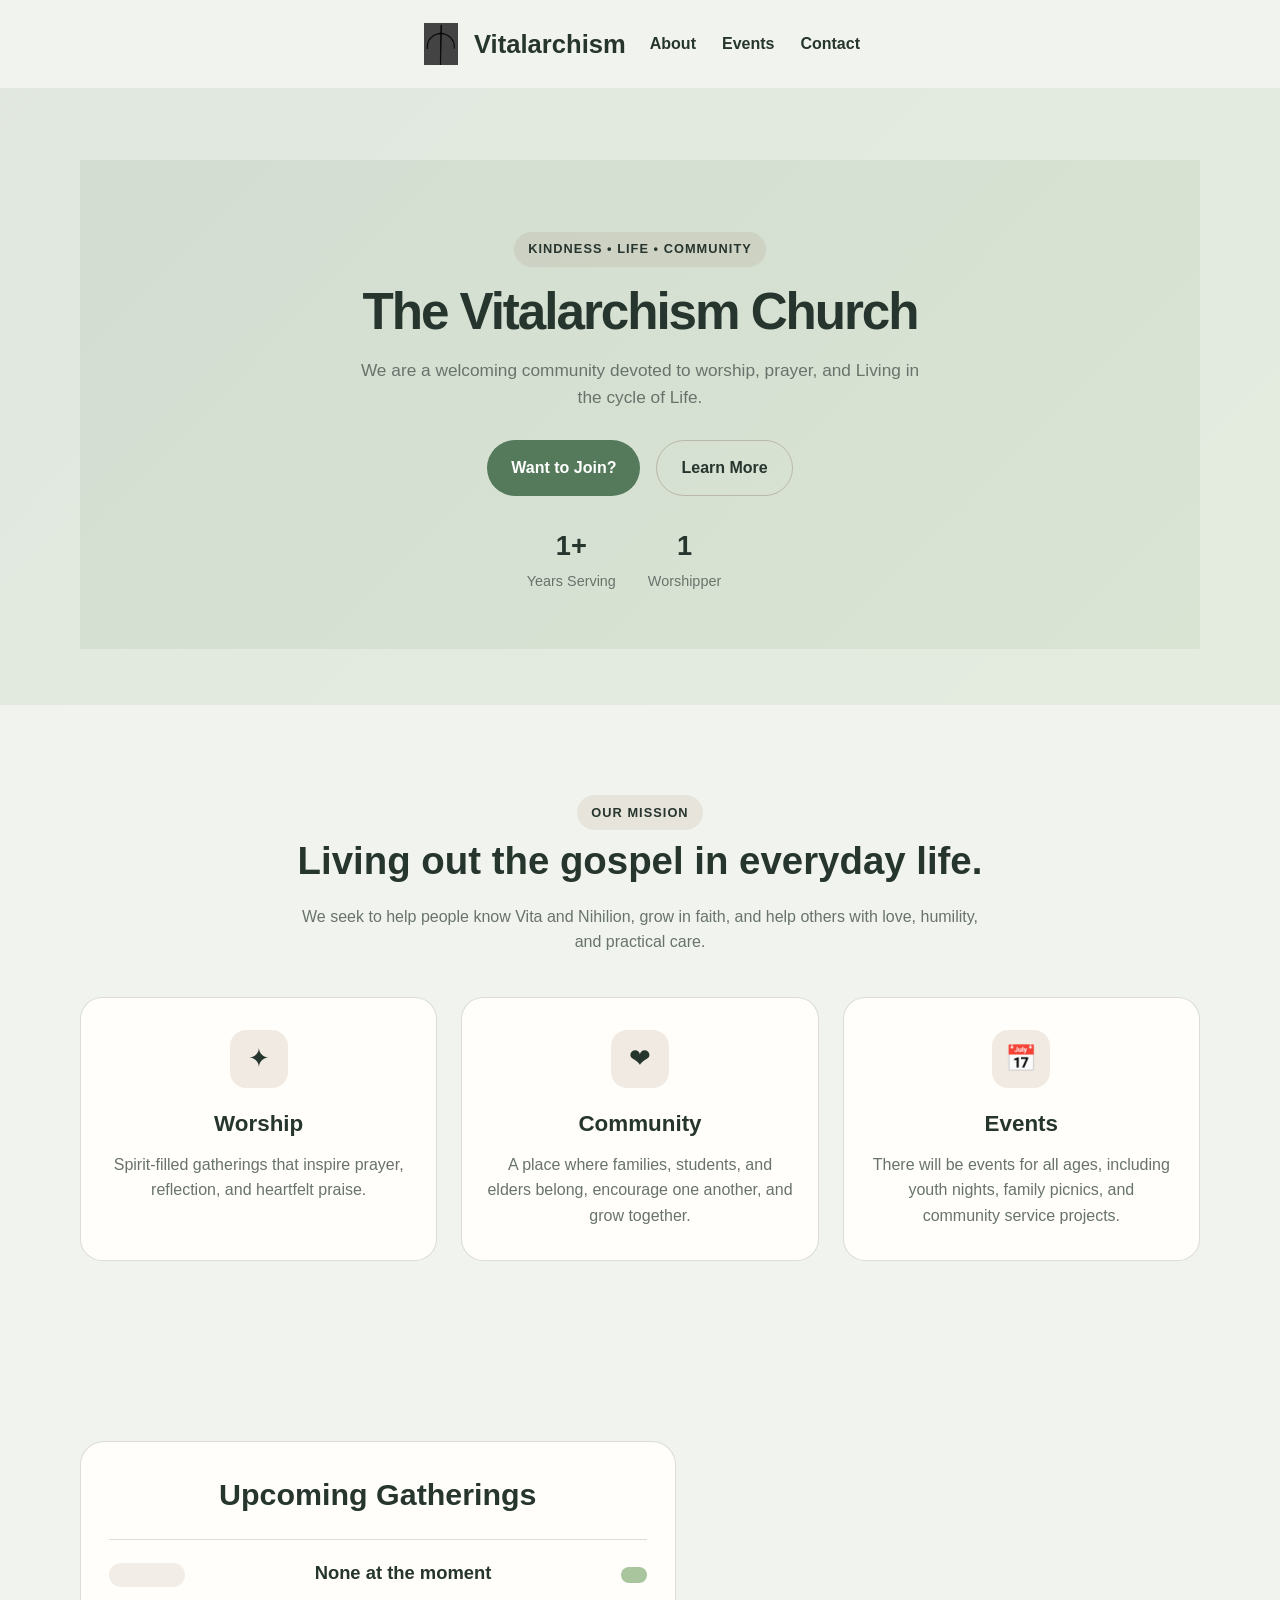
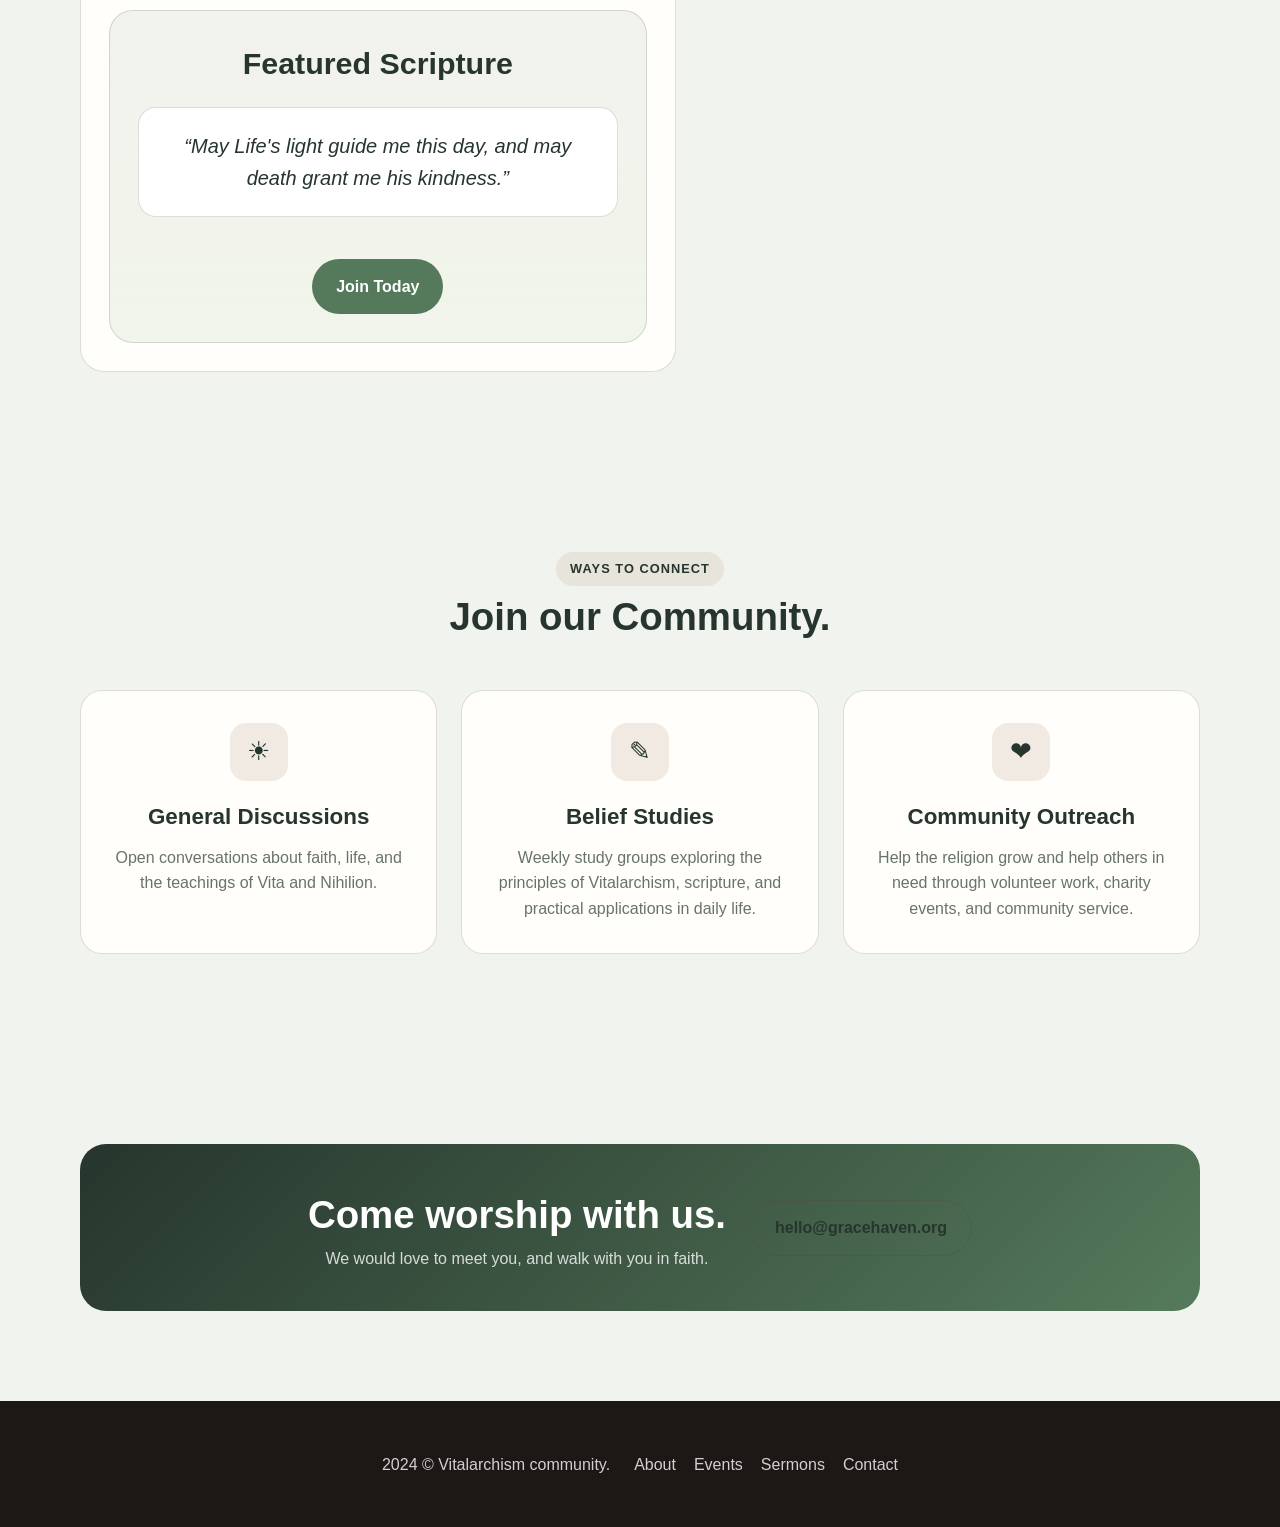
==== Index.html @ 5fb1f1e8 "Add files via upload" ====
<!DOCTYPE html>
<html lang="en">
  <head>
    <meta charset="UTF-8" />
    <meta name="viewport" content="width=device-width, initial-scale=1.0" />
    <title>Vitalarchism</title>
    <style>
      :root {
        --bg: #f1f4ee;
        --panel: #fffefa;
        --primary: #557a5b;
        --primary-dark: #26352d;
        --accent: #a9c59d;
        --text: #252b27;
        --muted: #68736b;
        --line: rgba(38, 53, 45, 0.16);
      }

      * { box-sizing: border-box; }

      html {
        scroll-behavior: smooth;
      }

      body {
        margin: 0;
        font-family: Arial, Helvetica, sans-serif;
        background: var(--bg);
        color: var(--text);
        line-height: 1.6;
        text-align: center;
      }

      a {
        color: inherit;
        text-decoration: none;
      }

      img {
        max-width: 100%;
        display: block;
      }

      .container {
        width: min(1120px, calc(100% - 32px));
        margin: 0 auto;
      }

      .topbar {
        background: #fff;
        border-bottom: 1px solid var(--line);
      }

      .topbar-inner,
      nav,
      .hero,
      .info-grid,
      .events,
      .cta,
      .footer-inner {
        display: flex;
        align-items: center;
        justify-content: space-between;
        gap: 24px;
      }

      .topbar-inner {
        min-height: 54px;
        font-size: 0.88rem;
        color: var(--muted);
      }

      .topbar-meta {
        display: flex;
        gap: 20px;
        align-items: center;
      }

      .brand {
        display: flex;
        align-items: center;
        gap: 12px;
        font-weight: 700;
        font-size: 1.6rem;
        color: var(--primary-dark);
      }

      .brand-mark {
        width: 42px;
        height: 42px;
        border-radius: 50%;
        background: linear-gradient(135deg, var(--primary), var(--accent));
        color: #fff;
        display: grid;
        place-items: center;
        font-size: 1.4rem;
      }

      .brand-logo {
        width: 42px;
        height: 42px;
        object-fit: contain;
      }

      nav {
        min-height: 88px;
        justify-content: center;
      }

      .nav-links {
        display: flex;
        gap: 26px;
        font-weight: 600;
        color: var(--primary-dark);
        justify-content: center;
      }

      .nav-links a:hover {
        color: var(--primary);
      }

      .nav-button,
      .btn {
        display: inline-flex;
        align-items: center;
        justify-content: center;
        border: none;
        border-radius: 999px;
        background: var(--primary);
        color: #fff;
        padding: 0.9rem 1.5rem;
        font-weight: 700;
        cursor: pointer;
        transition: all 0.2s ease;
      }

      .nav-button:hover,
      .btn:hover {
        background: var(--primary-dark);
      }

      .hero {
        padding: 72px 0 56px;
        background: linear-gradient(135deg, rgba(85, 122, 91, 0.1), rgba(169, 197, 157, 0.18));
        justify-content: center;
      }

      .hero-copy,
      .hero-visual {
        flex: 1;
      }

      .eyebrow {
        display: inline-block;
        background: rgba(141, 94, 59, 0.1);
        color: var(--primary-dark);
        padding: 0.45rem 0.9rem;
        border-radius: 999px;
        font-size: 0.8rem;
        font-weight: 700;
        letter-spacing: 0.08em;
        text-transform: uppercase;
      }

      h1 {
        font-size: clamp(2.6rem, 4vw, 4.5rem);
        line-height: 1.05;
        letter-spacing: -0.04em;
        margin: 18px 0 18px;
        color: var(--primary-dark);
      }

      .hero-copy p {
        font-size: 1.08rem;
        color: var(--muted);
        max-width: 580px;
        margin: 0 auto 28px;
      }

      .hero-actions {
        display: flex;
        flex-wrap: wrap;
        gap: 16px;
        margin-bottom: 28px;
        justify-content: center;
      }

      .btn.alt {
        background: transparent;
        color: var(--primary-dark);
        border: 1px solid rgba(93, 66, 51, 0.25);
      }

      .hero-stats {
        display: flex;
        gap: 32px;
        flex-wrap: wrap;
        justify-content: center;
      }

      .stat strong {
        display: block;
        font-size: 1.7rem;
        color: var(--primary-dark);
      }

      .stat span {
        color: var(--muted);
        font-size: 0.9rem;
      }

      .hero-visual {
        position: relative;
      }

      .card-image {
        background: linear-gradient(160deg, rgba(38, 53, 45, 0.98), rgba(85, 122, 91, 0.9));
        border-radius: 28px;
        padding: 18px;
        box-shadow: 0 30px 60px rgba(91, 59, 42, 0.18);
      }

      .image-box {
        background: linear-gradient(180deg, rgba(255,255,255,0.15), rgba(255,255,255,0.02)), #e7d6bd;
        border-radius: 22px;
        min-height: 420px;
        position: relative;
        overflow: hidden;
      }

      .image-box::before,
      .image-box::after {
        content: "";
        position: absolute;
        inset: auto;
        border-radius: 50%;
      }

      .image-box::before {
        width: 210px;
        height: 210px;
        background: rgba(255,255,255,0.26);
        bottom: 30px;
        right: 50px;
      }

      .image-box::after {
        width: 120px;
        height: 120px;
        background: rgba(93, 66, 51, 0.18);
        bottom: 90px;
        left: 50px;
      }

      .floating-note {
        position: absolute;
        right: -12px;
        bottom: 28px;
        background: #fff;
        border-radius: 16px;
        width: 220px;
        padding: 18px 18px 16px;
        box-shadow: 0 24px 50px rgba(61, 49, 41, 0.12);
      }

      .floating-note .label {
        color: var(--muted);
        font-size: 0.78rem;
        text-transform: uppercase;
        letter-spacing: 0.08em;
      }

      .floating-note strong {
        display: block;
        font-size: 1.3rem;
        margin-top: 5px;
        color: var(--primary-dark);
      }

      .section {
        padding: 90px 0;
      }

      .section-header {
        text-align: center;
        max-width: 700px;
        margin: 0 auto 42px;
      }

      .section-header h2 {
        font-size: clamp(2rem, 3vw, 3rem);
        margin: 0 0 12px;
        color: var(--primary-dark);
      }

      .section-header p {
        margin: 0;
        color: var(--muted);
      }

      .info-grid {
        align-items: stretch;
      }

      .info-card {
        flex: 1;
        background: var(--panel);
        border: 1px solid var(--line);
        border-radius: 22px;
        padding: 32px 24px;
        text-align: center;
      }

      .info-icon {
        width: 58px;
        height: 58px;
        border-radius: 16px;
        background: rgba(141, 94, 59, 0.12);
        display: grid;
        place-items: center;
        font-size: 1.6rem;
        color: var(--primary-dark);
        margin-bottom: 18px;
        margin-left: auto;
        margin-right: auto;
      }

      .info-card h3 {
        margin: 0 0 10px;
        color: var(--primary-dark);
        font-size: 1.4rem;
      }

      .info-card p {
        margin: 0;
        color: var(--muted);
      }

      .events {
        display: grid;
        grid-template-columns: 1.2fr 1fr;
        gap: 28px;
        align-items: stretch;
      }

      .program-list,
      .sermon-box {
        background: var(--panel);
        border: 1px solid var(--line);
        border-radius: 24px;
        padding: 28px;
      }

      .program-list h3,
      .sermon-box h3 {
        margin: 0 0 20px;
        color: var(--primary-dark);
        font-size: 1.9rem;
      }

      .event-item {
        display: grid;
        grid-template-columns: 76px 1fr auto;
        gap: 18px;
        align-items: center;
        padding: 18px 0;
        border-top: 1px solid var(--line);
        text-align: center;
      }

      .event-item:first-child {
        border-top: none;
        padding-top: 0;
      }

      .event-date {
        background: rgba(141, 94, 59, 0.1);
        border-radius: 16px;
        padding: 12px 10px;
        text-align: center;
        color: var(--primary-dark);
      }

      .event-date strong {
        display: block;
        font-size: 1.4rem;
      }

      .event-item h4 {
        margin: 0 0 4px;
        font-size: 1.15rem;
        color: var(--primary-dark);
      }

      .event-item p {
        margin: 0;
        color: var(--muted);
      }

      .event-tag {
        background: var(--accent);
        color: var(--primary-dark);
        border-radius: 999px;
        padding: 0.5rem 0.8rem;
        font-size: 0.78rem;
        font-weight: 700;
        text-transform: uppercase;
        letter-spacing: 0.05em;
        justify-self: center;
      }

      .sermon-box {
        background: linear-gradient(180deg, rgba(38, 53, 45, 0.06), rgba(169, 197, 157, 0.16));
      }

      .scripture {
        padding: 22px 20px;
        background: #fff;
        border-radius: 18px;
        border: 1px solid var(--line);
        font-size: 1.25rem;
        line-height: 1.6;
        color: var(--primary-dark);
        margin-bottom: 20px;
        font-style: italic;
      }

      .sermon-meta {
        display: flex;
        justify-content: space-between;
        gap: 12px;
        color: var(--muted);
        font-size: 0.95rem;
        margin-bottom: 22px;
      }

      .cta {
        background: linear-gradient(135deg, var(--primary-dark), var(--primary));
        color: #fff;
        padding: 40px 24px;
        border-radius: 26px;
        margin-top: 10px;
        justify-content: center;
      }

      .cta h3 {
        margin: 0;
        font-size: clamp(1.8rem, 3vw, 2.7rem);
      }

      .cta p {
        margin: 0;
        color: rgba(255,255,255,0.8);
      }

      .footer {
        background: #1d1816;
        color: rgba(255,255,255,0.8);
        padding: 28px 0;
      }

      .footer-inner {
        min-height: 70px;
        justify-content: center;
      }

      .footer-links {
        display: flex;
        gap: 18px;
        flex-wrap: wrap;
        justify-content: center;
      }

      @media (max-width: 900px) {
        .topbar-inner,
        nav,
        .hero,
        .cta,
        .footer-inner {
          display: block;
          text-align: center;
        }

        .nav-links {
          justify-content: center;
          flex-wrap: wrap;
          padding: 12px 0 18px;
        }

        .brand {
          justify-content: center;
          padding-top: 18px;
        }

        .hero {
          padding-top: 48px;
        }

        .hero-actions,
        .hero-stats {
          justify-content: center;
        }

        .info-grid,
        .events {
          display: block;
        }

        .info-card + .info-card,
        .program-list + .sermon-box {
          margin-top: 20px;
        }

        .event-item {
          grid-template-columns: 64px 1fr;
        }

        .event-tag {
          grid-column: 2;
          justify-self: start;
        }
      }
    </style>
  </head>
  <body>

    <header class="container">
      <nav>
        <div class="brand" aria-label="Vitalarchism home">
          <img class="brand-logo" src="Vitalarchism_sigil.jpg" alt="Vitalarchism Sigil" />
          <span>Vitalarchism</span>
        </div>
        <div class="nav-links">
          <a href="#about">About</a>
          <a href="#events">Events</a>
          <a href="#contact">Contact</a>
        </div>
      </nav>
    </header>

    <main>
      <section class="hero">
        <div class="container hero">
          <div class="hero-copy">
            <span class="eyebrow">Kindness • Life • Community</span>
            <h1>The Vitalarchism Church</h1>
            <p>
              We are a welcoming community devoted to worship, prayer, and Living in the cycle of Life.
            </p>
            <div class="hero-actions">
              <a class="btn" href="#contact">Want to Join?</a>
              <a class="btn alt" href="#about">Learn More</a>
            </div>
            <div class="hero-stats">
              <div class="stat">
                <strong>1+</strong>
                <span>Years Serving</span>
              </div>
              <div class="stat">
                <strong>1</strong>
                <span>Worshipper</span>
              </div>
              <div class="stat">
                <strong></strong>
                <span></span>
              </div>
            </div>
          </div>

          
        </div>
      </section>

      <section id="about" class="section">
        <div class="container">
          <div class="section-header">
            <span class="eyebrow">Our Mission</span>
            <h2>Living out the gospel in everyday life.</h2>
            <p>
              We seek to help people know Vita and Nihilion, grow in faith, and help others with love,
              humility, and practical care.
            </p>
          </div>

          <div class="info-grid">
            <article class="info-card">
                <div class="info-icon">✦</div>
              <h3>Worship</h3>
              <p>
                Spirit-filled gatherings that inspire prayer, reflection, and heartfelt praise.
              </p>
            </article>

            <article class="info-card">
              <div class="info-icon">❤</div>
              <h3>Community</h3>
              <p>
                A place where families, students, and elders belong, encourage one another, and grow together.
              </p>
            </article>

            <article class="info-card">
              <div class="info-icon">📅</div>
              <h3>Events</h3>
              <p>
                There will be events for all ages, including youth nights, family picnics, and community service projects.
              </p>
            </article>
          </div>
        </div>
      </section>

      <section id="events" class="section">
        <div class="container events">
          <div class="program-list">
            <h3>Upcoming Gatherings</h3>

            <div class="event-item">
              <div class="event-date"><strong></strong></div>
              <div>
                <h4>None at the moment</h4>
                <p></p>
              </div>
              <div class="event-tag"></div>
            </div>

          <aside id="sermons" class="sermon-box">
            <h3>Featured Scripture</h3>
            <div class="scripture">“May Life's light guide me this day, and may death grant me his kindness.”</div>
            <div class="sermon-meta">

            </div>
            <a class="btn" href="#contact">Join Today</a>
          </aside>
        </div>
      </section>

      <section id="services" class="section">
        <div class="container">
          <div class="section-header">
            <span class="eyebrow">Ways to Connect</span>
            <h2>Join our Community.</h2>
          </div>

          <div class="info-grid">
            <article class="info-card">
              <div class="info-icon">☀</div>
              <h3>General Discussions</h3>
              <p>
                Open conversations about faith, life, and the teachings of Vita and Nihilion.
              </p>
            </article>

            <article class="info-card">
              <div class="info-icon">✎</div>
              <h3>Belief Studies</h3>
              <p>
                Weekly study groups exploring the principles of Vitalarchism, scripture, and practical applications in daily life.
              </p>
            </article>

            <article class="info-card">
              <div class="info-icon">❤</div>
              <h3>Community Outreach</h3>
              <p>
                Help the religion grow and help others in need through volunteer work, charity events, and community service.
              </p>
            </article>
          </div>
        </div>
      </section>

      <section id="contact" class="container section">
        <div class="cta">
          <div>
            <h3>Come worship with us.</h3>
            <p>We would love to meet you, and walk with you in faith.</p>
          </div>
          <a class="btn alt" href="mailto:hello@gracehaven.org">hello@gracehaven.org</a>
        </div>
      </section>
    </main>

    <footer class="footer">
      <div class="container footer-inner">
        2024 &copy; Vitalarchism community.
        <div class="footer-links">
          <a href="#about">About</a>
          <a href="#events">Events</a>
          <a href="#sermons">Sermons</a>
          <a href="#contact">Contact</a>
        </div>
      </div>
    </footer>
  </body>
</html>
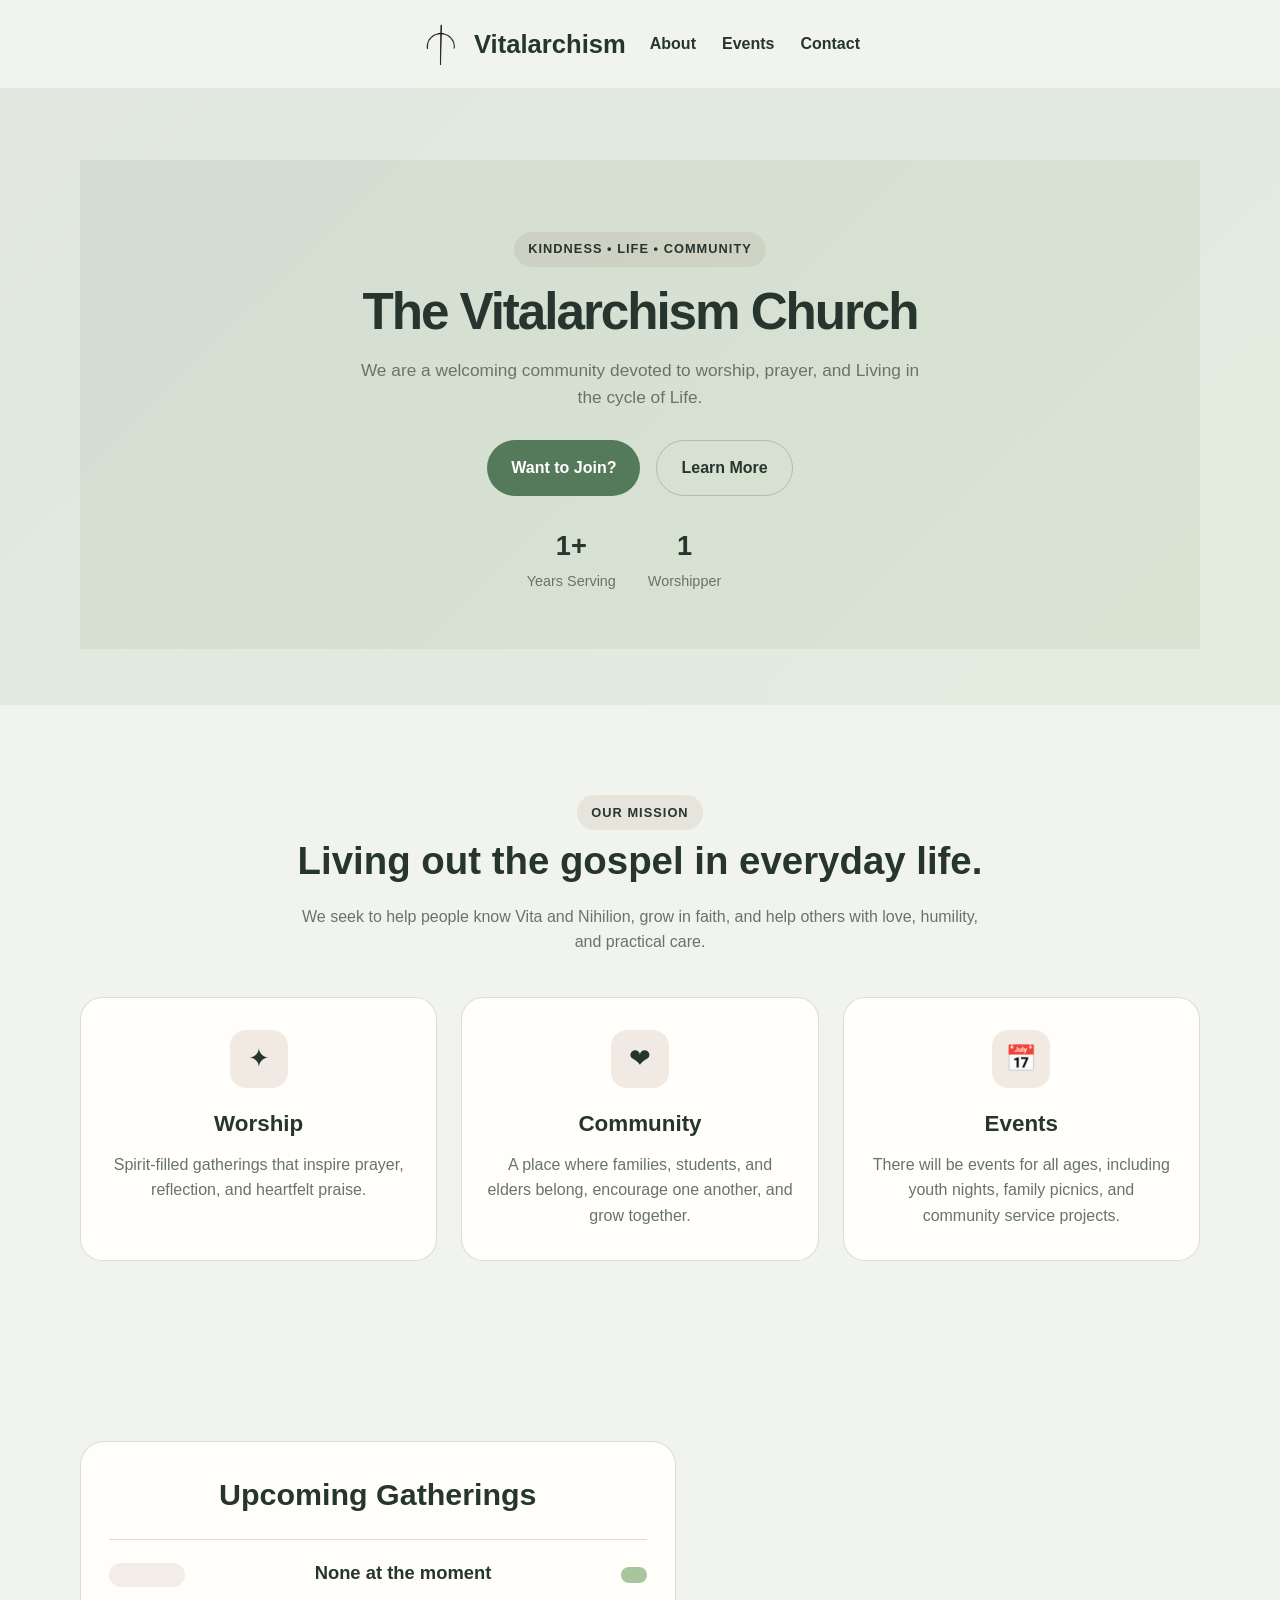
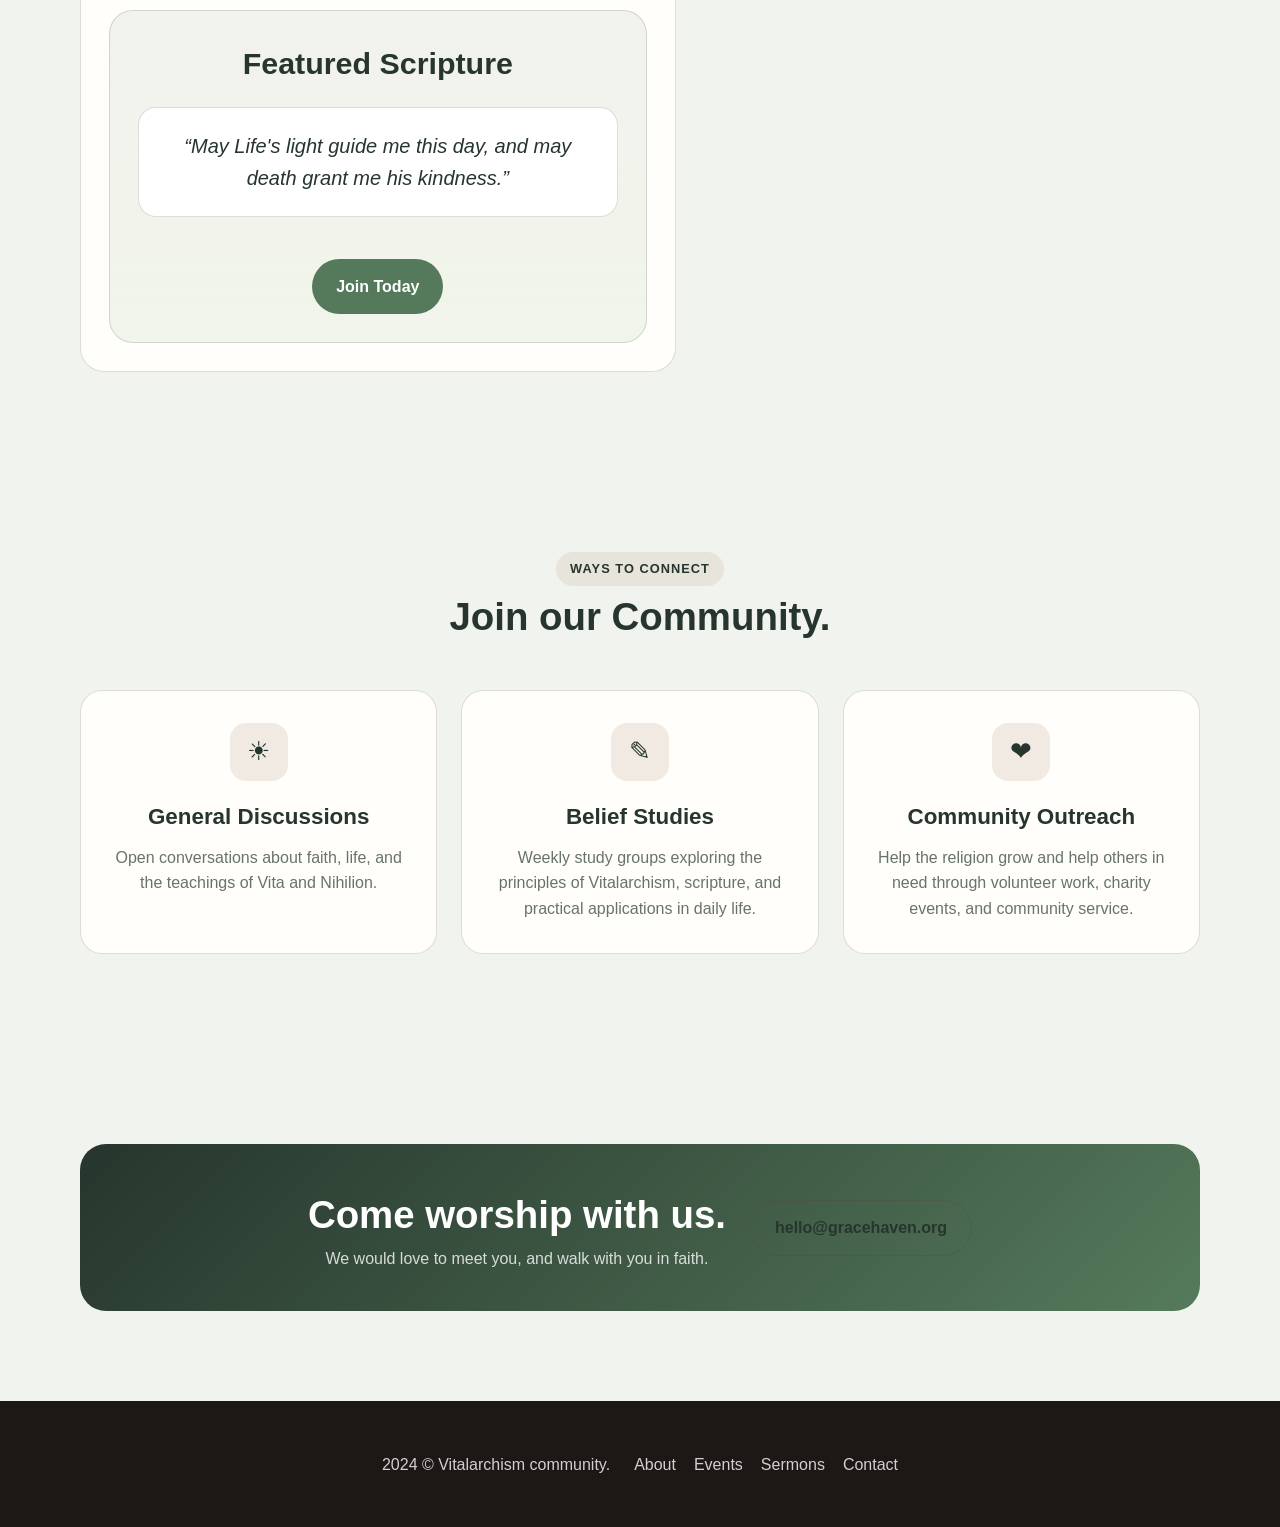
==== commit 3b899452: "Update Index.html" ====
--- a/Index.html
+++ b/Index.html
@@ -527,7 +527,7 @@
     <header class="container">
       <nav>
         <div class="brand" aria-label="Vitalarchism home">
-          <img class="brand-logo" src="Vitalarchism_sigil.jpg" alt="Vitalarchism Sigil" />
+          <img class="brand-logo" src="Vitalarchism_sigil.png" alt="Vitalarchism Sigil" />
           <span>Vitalarchism</span>
         </div>
         <div class="nav-links">
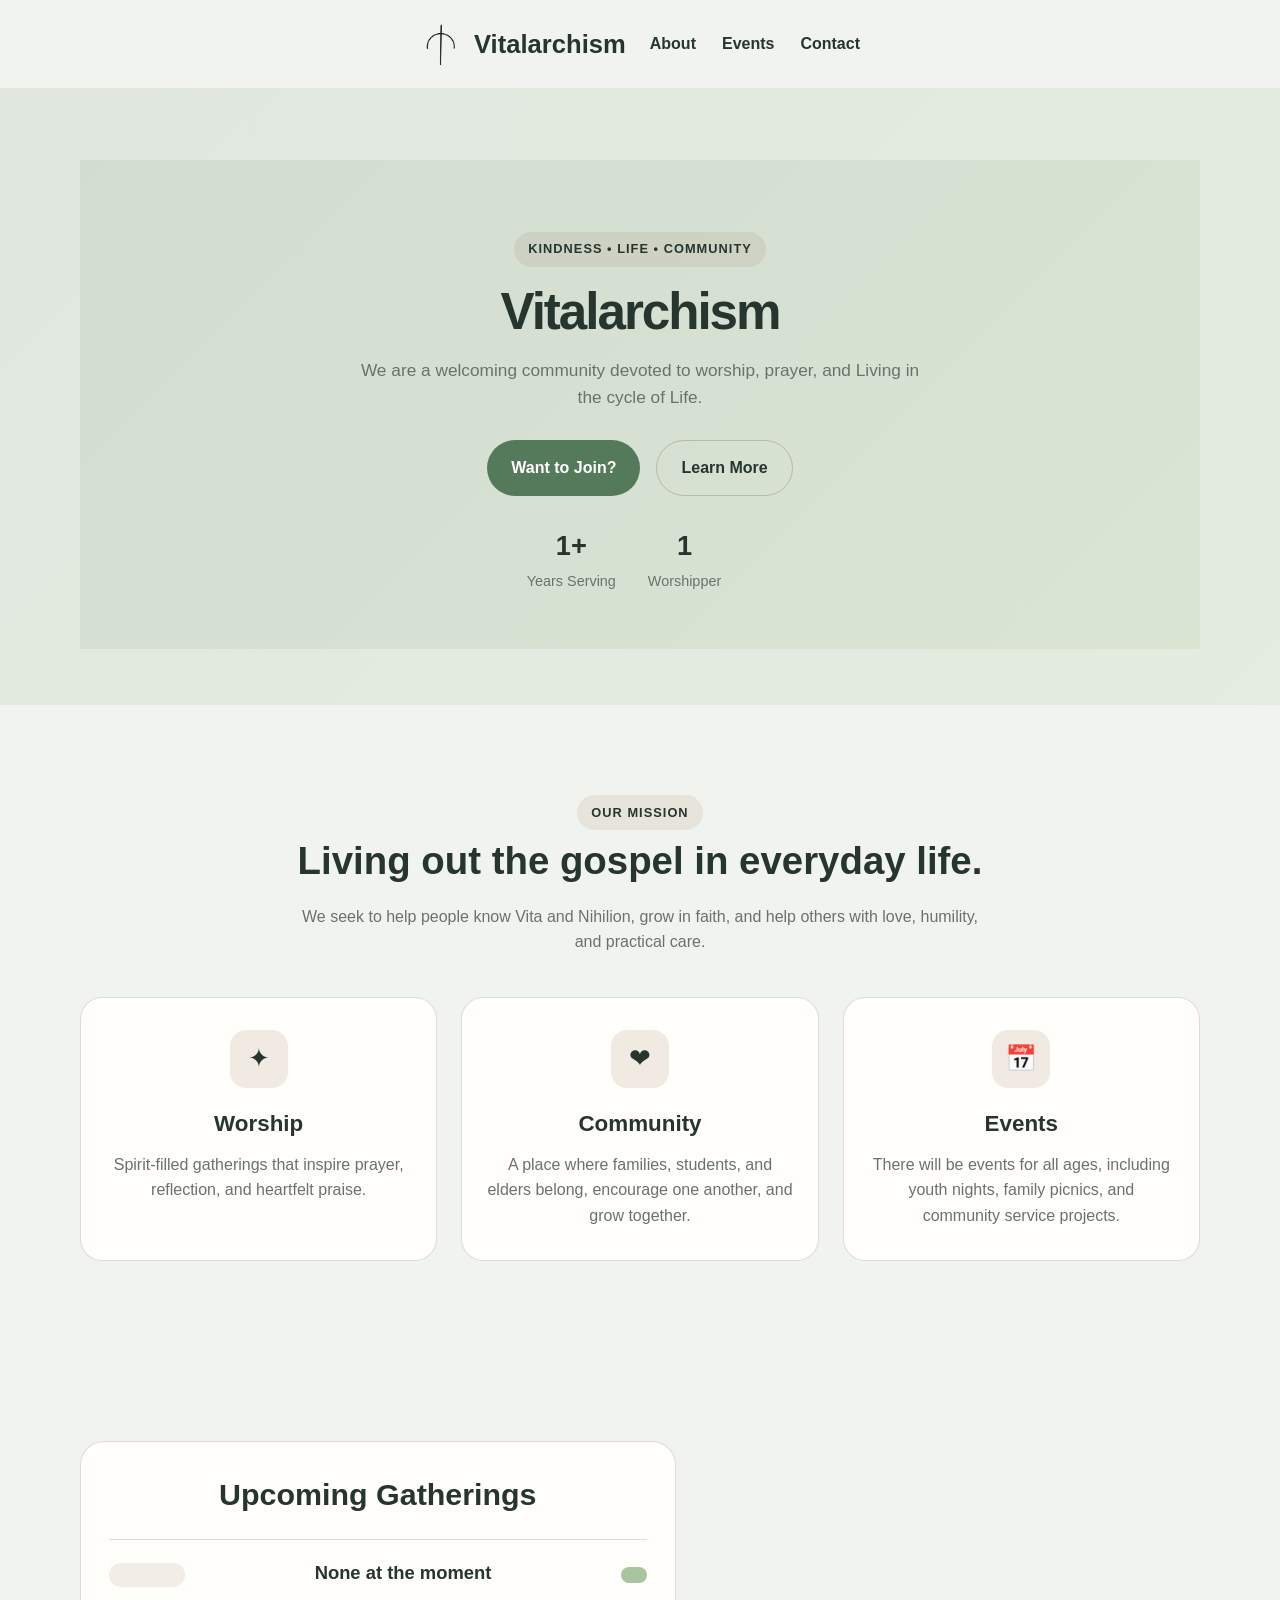
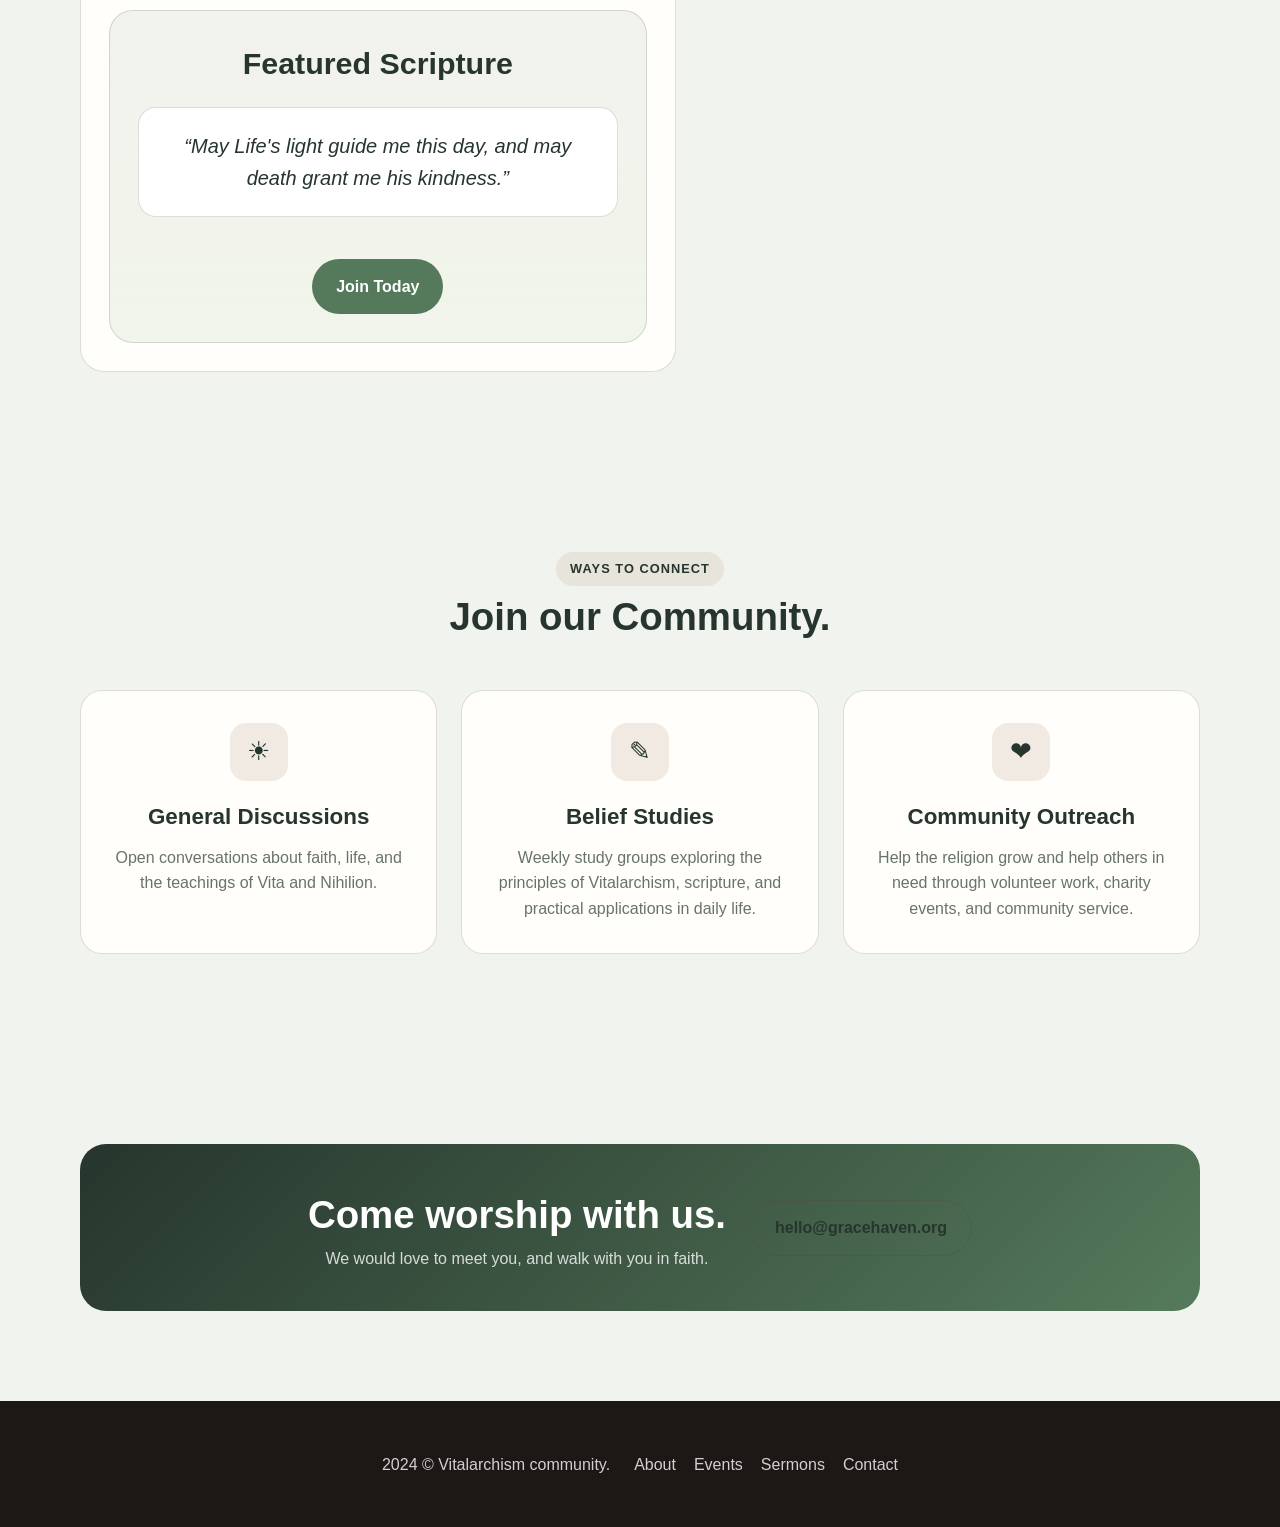
==== commit 7a468e07: "Update Index.html" ====
--- a/Index.html
+++ b/Index.html
@@ -543,7 +543,7 @@
         <div class="container hero">
           <div class="hero-copy">
             <span class="eyebrow">Kindness • Life • Community</span>
-            <h1>The Vitalarchism Church</h1>
+            <h1>Vitalarchism</h1>
             <p>
               We are a welcoming community devoted to worship, prayer, and Living in the cycle of Life.
             </p>
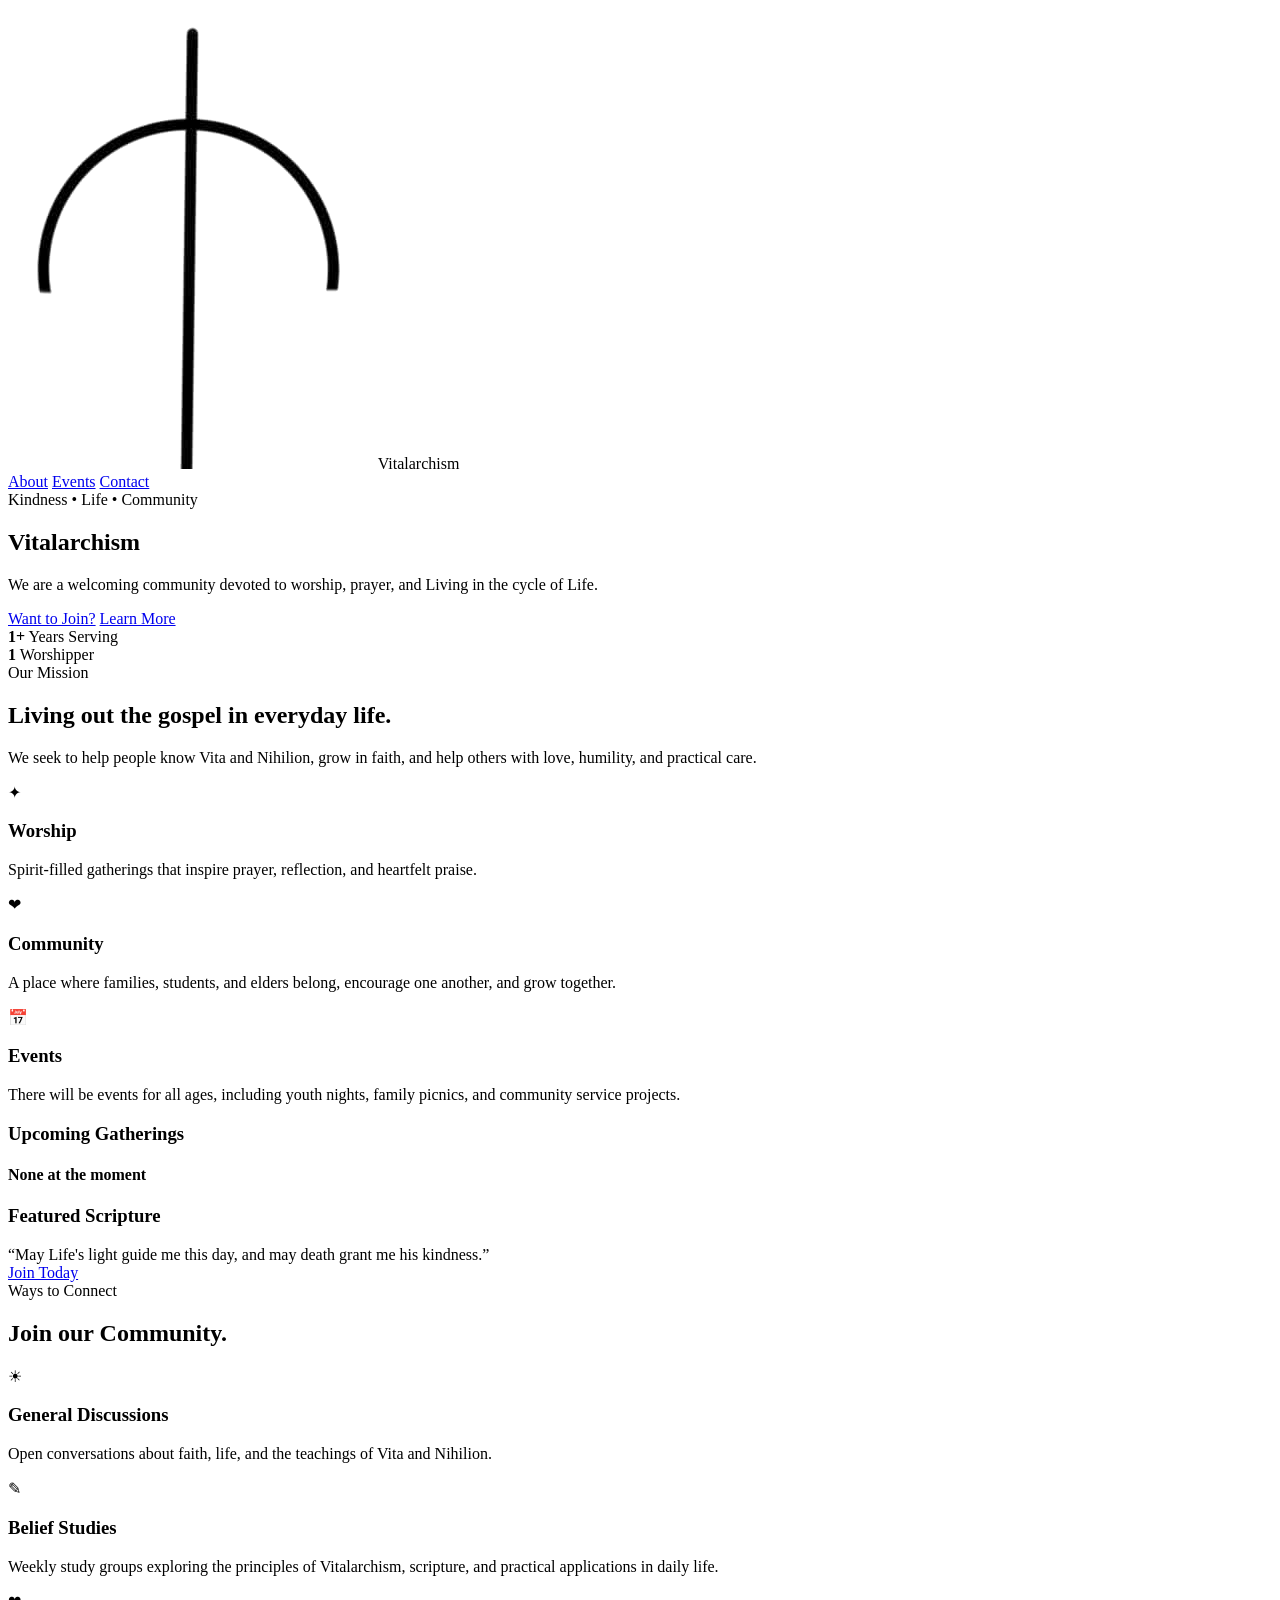
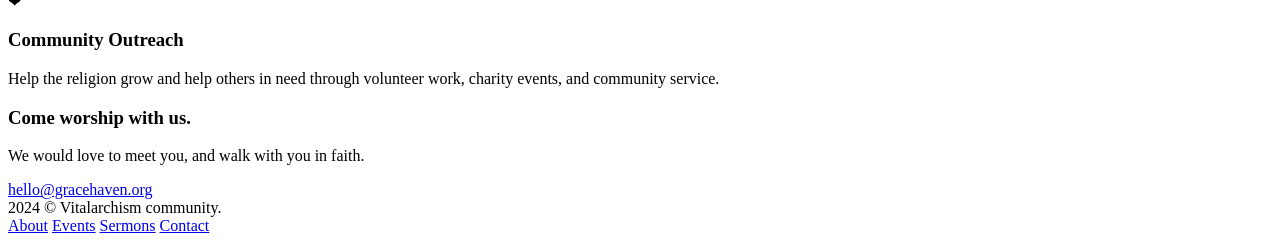
==== commit 6fd9ea28: "Refactor Index.html to improve structure and styling Updated the HTML structure and linked external " ====
--- a/Index.html
+++ b/Index.html
@@ -3,524 +3,9 @@
   <head>
     <meta charset="UTF-8" />
     <meta name="viewport" content="width=device-width, initial-scale=1.0" />
+    <link rel="icon" type="Logo" href="Vitalarchism_sigil.png">
     <title>Vitalarchism</title>
-    <style>
-      :root {
-        --bg: #f1f4ee;
-        --panel: #fffefa;
-        --primary: #557a5b;
-        --primary-dark: #26352d;
-        --accent: #a9c59d;
-        --text: #252b27;
-        --muted: #68736b;
-        --line: rgba(38, 53, 45, 0.16);
-      }
-
-      * { box-sizing: border-box; }
-
-      html {
-        scroll-behavior: smooth;
-      }
-
-      body {
-        margin: 0;
-        font-family: Arial, Helvetica, sans-serif;
-        background: var(--bg);
-        color: var(--text);
-        line-height: 1.6;
-        text-align: center;
-      }
-
-      a {
-        color: inherit;
-        text-decoration: none;
-      }
-
-      img {
-        max-width: 100%;
-        display: block;
-      }
-
-      .container {
-        width: min(1120px, calc(100% - 32px));
-        margin: 0 auto;
-      }
-
-      .topbar {
-        background: #fff;
-        border-bottom: 1px solid var(--line);
-      }
-
-      .topbar-inner,
-      nav,
-      .hero,
-      .info-grid,
-      .events,
-      .cta,
-      .footer-inner {
-        display: flex;
-        align-items: center;
-        justify-content: space-between;
-        gap: 24px;
-      }
-
-      .topbar-inner {
-        min-height: 54px;
-        font-size: 0.88rem;
-        color: var(--muted);
-      }
-
-      .topbar-meta {
-        display: flex;
-        gap: 20px;
-        align-items: center;
-      }
-
-      .brand {
-        display: flex;
-        align-items: center;
-        gap: 12px;
-        font-weight: 700;
-        font-size: 1.6rem;
-        color: var(--primary-dark);
-      }
-
-      .brand-mark {
-        width: 42px;
-        height: 42px;
-        border-radius: 50%;
-        background: linear-gradient(135deg, var(--primary), var(--accent));
-        color: #fff;
-        display: grid;
-        place-items: center;
-        font-size: 1.4rem;
-      }
-
-      .brand-logo {
-        width: 42px;
-        height: 42px;
-        object-fit: contain;
-      }
-
-      nav {
-        min-height: 88px;
-        justify-content: center;
-      }
-
-      .nav-links {
-        display: flex;
-        gap: 26px;
-        font-weight: 600;
-        color: var(--primary-dark);
-        justify-content: center;
-      }
-
-      .nav-links a:hover {
-        color: var(--primary);
-      }
-
-      .nav-button,
-      .btn {
-        display: inline-flex;
-        align-items: center;
-        justify-content: center;
-        border: none;
-        border-radius: 999px;
-        background: var(--primary);
-        color: #fff;
-        padding: 0.9rem 1.5rem;
-        font-weight: 700;
-        cursor: pointer;
-        transition: all 0.2s ease;
-      }
-
-      .nav-button:hover,
-      .btn:hover {
-        background: var(--primary-dark);
-      }
-
-      .hero {
-        padding: 72px 0 56px;
-        background: linear-gradient(135deg, rgba(85, 122, 91, 0.1), rgba(169, 197, 157, 0.18));
-        justify-content: center;
-      }
-
-      .hero-copy,
-      .hero-visual {
-        flex: 1;
-      }
-
-      .eyebrow {
-        display: inline-block;
-        background: rgba(141, 94, 59, 0.1);
-        color: var(--primary-dark);
-        padding: 0.45rem 0.9rem;
-        border-radius: 999px;
-        font-size: 0.8rem;
-        font-weight: 700;
-        letter-spacing: 0.08em;
-        text-transform: uppercase;
-      }
-
-      h1 {
-        font-size: clamp(2.6rem, 4vw, 4.5rem);
-        line-height: 1.05;
-        letter-spacing: -0.04em;
-        margin: 18px 0 18px;
-        color: var(--primary-dark);
-      }
-
-      .hero-copy p {
-        font-size: 1.08rem;
-        color: var(--muted);
-        max-width: 580px;
-        margin: 0 auto 28px;
-      }
-
-      .hero-actions {
-        display: flex;
-        flex-wrap: wrap;
-        gap: 16px;
-        margin-bottom: 28px;
-        justify-content: center;
-      }
-
-      .btn.alt {
-        background: transparent;
-        color: var(--primary-dark);
-        border: 1px solid rgba(93, 66, 51, 0.25);
-      }
-
-      .hero-stats {
-        display: flex;
-        gap: 32px;
-        flex-wrap: wrap;
-        justify-content: center;
-      }
-
-      .stat strong {
-        display: block;
-        font-size: 1.7rem;
-        color: var(--primary-dark);
-      }
-
-      .stat span {
-        color: var(--muted);
-        font-size: 0.9rem;
-      }
-
-      .hero-visual {
-        position: relative;
-      }
-
-      .card-image {
-        background: linear-gradient(160deg, rgba(38, 53, 45, 0.98), rgba(85, 122, 91, 0.9));
-        border-radius: 28px;
-        padding: 18px;
-        box-shadow: 0 30px 60px rgba(91, 59, 42, 0.18);
-      }
-
-      .image-box {
-        background: linear-gradient(180deg, rgba(255,255,255,0.15), rgba(255,255,255,0.02)), #e7d6bd;
-        border-radius: 22px;
-        min-height: 420px;
-        position: relative;
-        overflow: hidden;
-      }
-
-      .image-box::before,
-      .image-box::after {
-        content: "";
-        position: absolute;
-        inset: auto;
-        border-radius: 50%;
-      }
-
-      .image-box::before {
-        width: 210px;
-        height: 210px;
-        background: rgba(255,255,255,0.26);
-        bottom: 30px;
-        right: 50px;
-      }
-
-      .image-box::after {
-        width: 120px;
-        height: 120px;
-        background: rgba(93, 66, 51, 0.18);
-        bottom: 90px;
-        left: 50px;
-      }
-
-      .floating-note {
-        position: absolute;
-        right: -12px;
-        bottom: 28px;
-        background: #fff;
-        border-radius: 16px;
-        width: 220px;
-        padding: 18px 18px 16px;
-        box-shadow: 0 24px 50px rgba(61, 49, 41, 0.12);
-      }
-
-      .floating-note .label {
-        color: var(--muted);
-        font-size: 0.78rem;
-        text-transform: uppercase;
-        letter-spacing: 0.08em;
-      }
-
-      .floating-note strong {
-        display: block;
-        font-size: 1.3rem;
-        margin-top: 5px;
-        color: var(--primary-dark);
-      }
-
-      .section {
-        padding: 90px 0;
-      }
-
-      .section-header {
-        text-align: center;
-        max-width: 700px;
-        margin: 0 auto 42px;
-      }
-
-      .section-header h2 {
-        font-size: clamp(2rem, 3vw, 3rem);
-        margin: 0 0 12px;
-        color: var(--primary-dark);
-      }
-
-      .section-header p {
-        margin: 0;
-        color: var(--muted);
-      }
-
-      .info-grid {
-        align-items: stretch;
-      }
-
-      .info-card {
-        flex: 1;
-        background: var(--panel);
-        border: 1px solid var(--line);
-        border-radius: 22px;
-        padding: 32px 24px;
-        text-align: center;
-      }
-
-      .info-icon {
-        width: 58px;
-        height: 58px;
-        border-radius: 16px;
-        background: rgba(141, 94, 59, 0.12);
-        display: grid;
-        place-items: center;
-        font-size: 1.6rem;
-        color: var(--primary-dark);
-        margin-bottom: 18px;
-        margin-left: auto;
-        margin-right: auto;
-      }
-
-      .info-card h3 {
-        margin: 0 0 10px;
-        color: var(--primary-dark);
-        font-size: 1.4rem;
-      }
-
-      .info-card p {
-        margin: 0;
-        color: var(--muted);
-      }
-
-      .events {
-        display: grid;
-        grid-template-columns: 1.2fr 1fr;
-        gap: 28px;
-        align-items: stretch;
-      }
-
-      .program-list,
-      .sermon-box {
-        background: var(--panel);
-        border: 1px solid var(--line);
-        border-radius: 24px;
-        padding: 28px;
-      }
-
-      .program-list h3,
-      .sermon-box h3 {
-        margin: 0 0 20px;
-        color: var(--primary-dark);
-        font-size: 1.9rem;
-      }
-
-      .event-item {
-        display: grid;
-        grid-template-columns: 76px 1fr auto;
-        gap: 18px;
-        align-items: center;
-        padding: 18px 0;
-        border-top: 1px solid var(--line);
-        text-align: center;
-      }
-
-      .event-item:first-child {
-        border-top: none;
-        padding-top: 0;
-      }
-
-      .event-date {
-        background: rgba(141, 94, 59, 0.1);
-        border-radius: 16px;
-        padding: 12px 10px;
-        text-align: center;
-        color: var(--primary-dark);
-      }
-
-      .event-date strong {
-        display: block;
-        font-size: 1.4rem;
-      }
-
-      .event-item h4 {
-        margin: 0 0 4px;
-        font-size: 1.15rem;
-        color: var(--primary-dark);
-      }
-
-      .event-item p {
-        margin: 0;
-        color: var(--muted);
-      }
-
-      .event-tag {
-        background: var(--accent);
-        color: var(--primary-dark);
-        border-radius: 999px;
-        padding: 0.5rem 0.8rem;
-        font-size: 0.78rem;
-        font-weight: 700;
-        text-transform: uppercase;
-        letter-spacing: 0.05em;
-        justify-self: center;
-      }
-
-      .sermon-box {
-        background: linear-gradient(180deg, rgba(38, 53, 45, 0.06), rgba(169, 197, 157, 0.16));
-      }
-
-      .scripture {
-        padding: 22px 20px;
-        background: #fff;
-        border-radius: 18px;
-        border: 1px solid var(--line);
-        font-size: 1.25rem;
-        line-height: 1.6;
-        color: var(--primary-dark);
-        margin-bottom: 20px;
-        font-style: italic;
-      }
-
-      .sermon-meta {
-        display: flex;
-        justify-content: space-between;
-        gap: 12px;
-        color: var(--muted);
-        font-size: 0.95rem;
-        margin-bottom: 22px;
-      }
-
-      .cta {
-        background: linear-gradient(135deg, var(--primary-dark), var(--primary));
-        color: #fff;
-        padding: 40px 24px;
-        border-radius: 26px;
-        margin-top: 10px;
-        justify-content: center;
-      }
-
-      .cta h3 {
-        margin: 0;
-        font-size: clamp(1.8rem, 3vw, 2.7rem);
-      }
-
-      .cta p {
-        margin: 0;
-        color: rgba(255,255,255,0.8);
-      }
-
-      .footer {
-        background: #1d1816;
-        color: rgba(255,255,255,0.8);
-        padding: 28px 0;
-      }
-
-      .footer-inner {
-        min-height: 70px;
-        justify-content: center;
-      }
-
-      .footer-links {
-        display: flex;
-        gap: 18px;
-        flex-wrap: wrap;
-        justify-content: center;
-      }
-
-      @media (max-width: 900px) {
-        .topbar-inner,
-        nav,
-        .hero,
-        .cta,
-        .footer-inner {
-          display: block;
-          text-align: center;
-        }
-
-        .nav-links {
-          justify-content: center;
-          flex-wrap: wrap;
-          padding: 12px 0 18px;
-        }
-
-        .brand {
-          justify-content: center;
-          padding-top: 18px;
-        }
-
-        .hero {
-          padding-top: 48px;
-        }
-
-        .hero-actions,
-        .hero-stats {
-          justify-content: center;
-        }
-
-        .info-grid,
-        .events {
-          display: block;
-        }
-
-        .info-card + .info-card,
-        .program-list + .sermon-box {
-          margin-top: 20px;
-        }
-
-        .event-item {
-          grid-template-columns: 64px 1fr;
-        }
-
-        .event-tag {
-          grid-column: 2;
-          justify-self: start;
-        }
-      }
-    </style>
+    <link rel="stylesheet" href="style.css" />
   </head>
   <body>
 
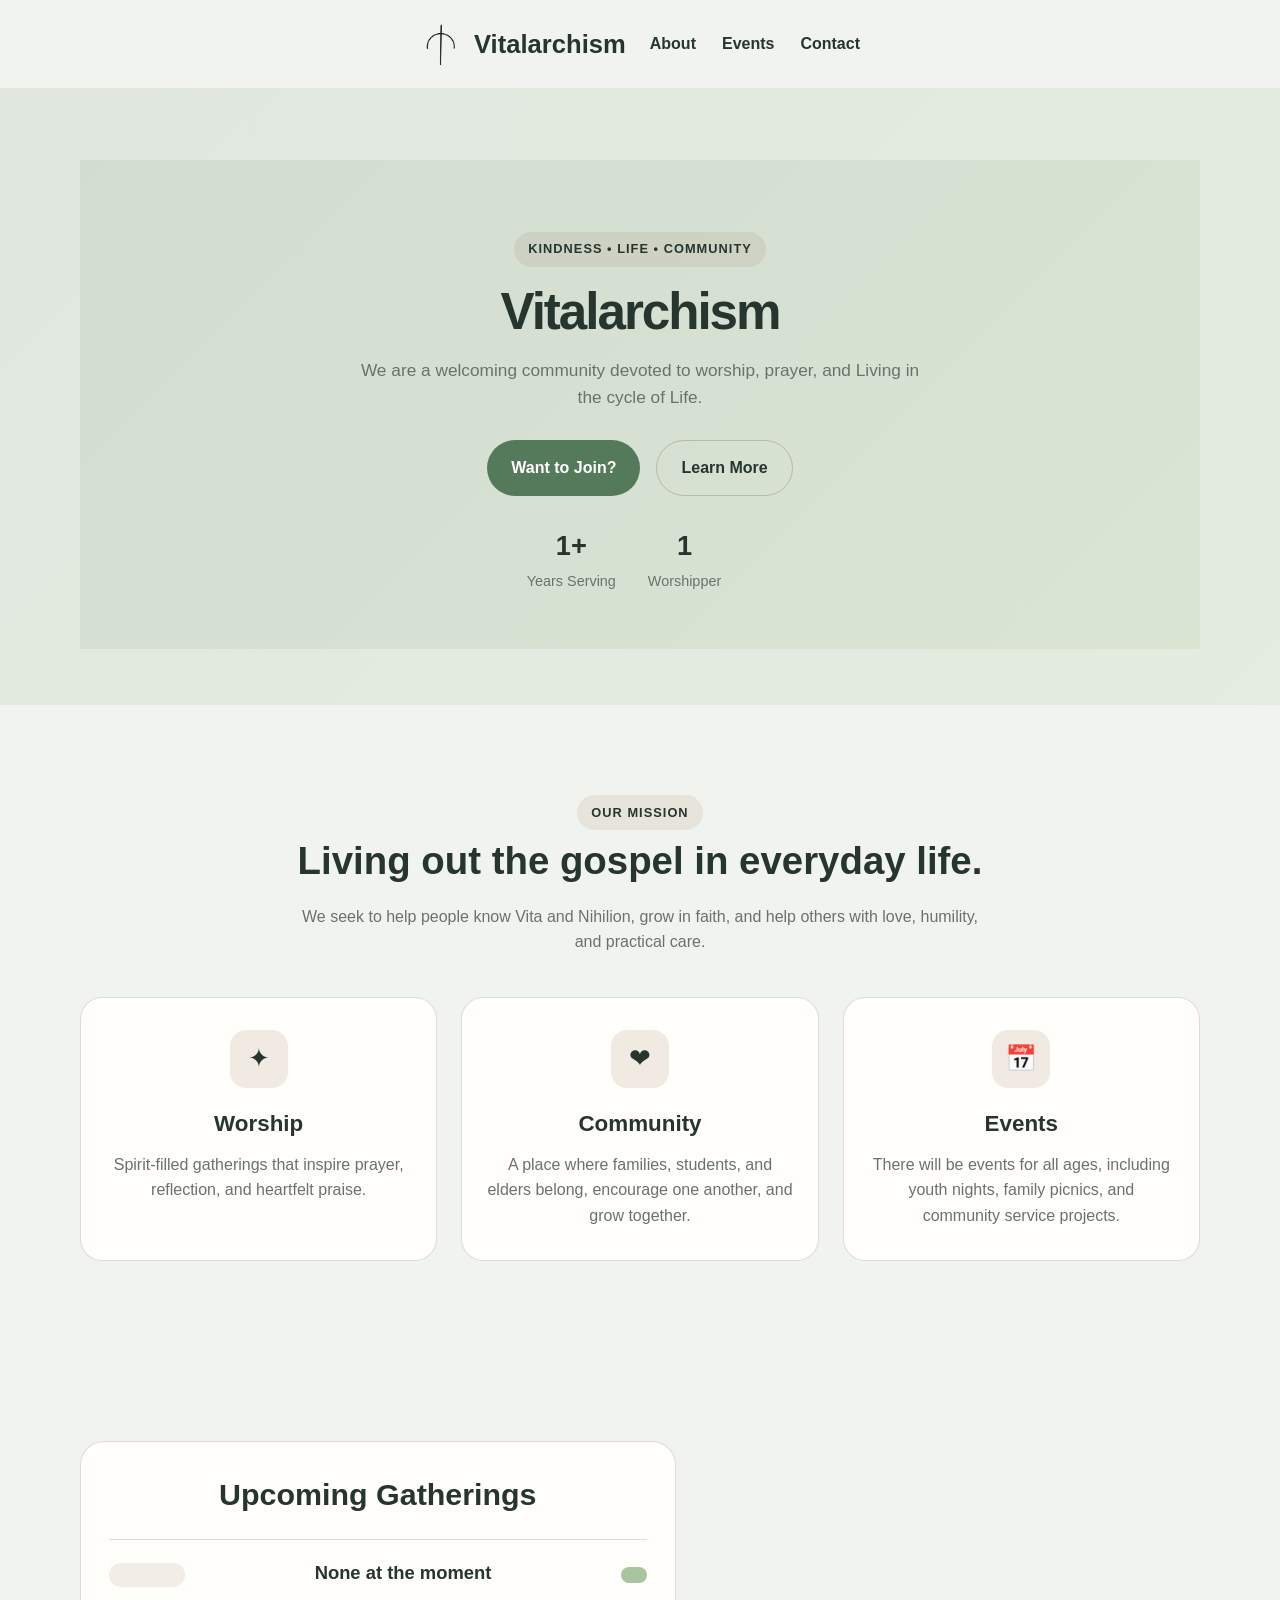
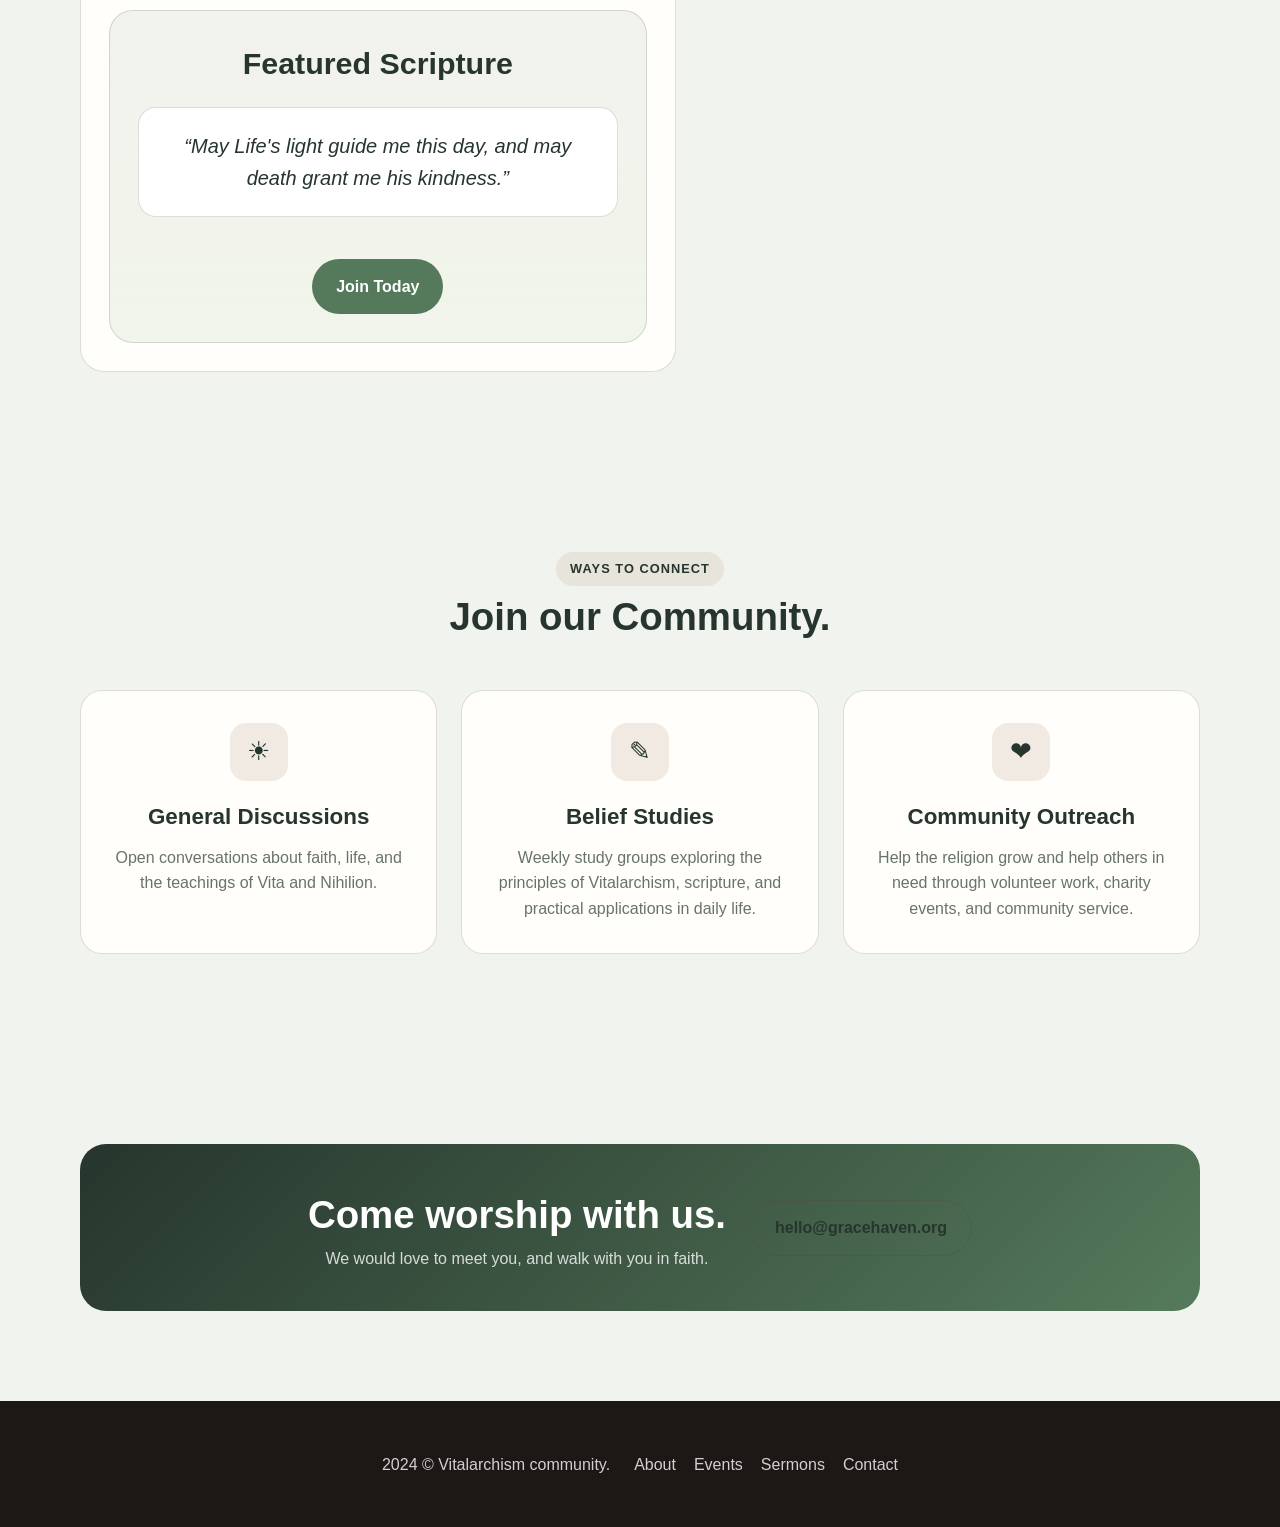
==== commit 553c09a2: "Update Index.html" ====
--- a/Index.html
+++ b/Index.html
@@ -16,7 +16,7 @@
           <span>Vitalarchism</span>
         </div>
         <div class="nav-links">
-          <a href="#about">About</a>
+          <a href="About.html">About</a>
           <a href="#events">Events</a>
           <a href="#contact">Contact</a>
         </div>
--- a/style.css
+++ b/style.css
@@ -0,0 +1,515 @@
+      :root {
+        --bg: #f1f4ee;
+        --panel: #fffefa;
+        --primary: #557a5b;
+        --primary-dark: #26352d;
+        --accent: #a9c59d;
+        --text: #252b27;
+        --muted: #68736b;
+        --line: rgba(38, 53, 45, 0.16);
+      }
+
+      * { box-sizing: border-box; }
+
+      html {
+        scroll-behavior: smooth;
+      }
+
+      body {
+        margin: 0;
+        font-family: Arial, Helvetica, sans-serif;
+        background: var(--bg);
+        color: var(--text);
+        line-height: 1.6;
+        text-align: center;
+      }
+
+      a {
+        color: inherit;
+        text-decoration: none;
+      }
+
+      img {
+        max-width: 100%;
+        display: block;
+      }
+
+      .container {
+        width: min(1120px, calc(100% - 32px));
+        margin: 0 auto;
+      }
+
+      .topbar {
+        background: #fff;
+        border-bottom: 1px solid var(--line);
+      }
+
+      .topbar-inner,
+      nav,
+      .hero,
+      .info-grid,
+      .events,
+      .cta,
+      .footer-inner {
+        display: flex;
+        align-items: center;
+        justify-content: space-between;
+        gap: 24px;
+      }
+
+      .topbar-inner {
+        min-height: 54px;
+        font-size: 0.88rem;
+        color: var(--muted);
+      }
+
+      .topbar-meta {
+        display: flex;
+        gap: 20px;
+        align-items: center;
+      }
+
+      .brand {
+        display: flex;
+        align-items: center;
+        gap: 12px;
+        font-weight: 700;
+        font-size: 1.6rem;
+        color: var(--primary-dark);
+      }
+
+      .brand-mark {
+        width: 42px;
+        height: 42px;
+        border-radius: 50%;
+        background: linear-gradient(135deg, var(--primary), var(--accent));
+        color: #fff;
+        display: grid;
+        place-items: center;
+        font-size: 1.4rem;
+      }
+
+      .brand-logo {
+        width: 42px;
+        height: 42px;
+        object-fit: contain;
+      }
+
+      nav {
+        min-height: 88px;
+        justify-content: center;
+      }
+
+      .nav-links {
+        display: flex;
+        gap: 26px;
+        font-weight: 600;
+        color: var(--primary-dark);
+        justify-content: center;
+      }
+
+      .nav-links a:hover {
+        color: var(--primary);
+      }
+
+      .nav-button,
+      .btn {
+        display: inline-flex;
+        align-items: center;
+        justify-content: center;
+        border: none;
+        border-radius: 999px;
+        background: var(--primary);
+        color: #fff;
+        padding: 0.9rem 1.5rem;
+        font-weight: 700;
+        cursor: pointer;
+        transition: all 0.2s ease;
+      }
+
+      .nav-button:hover,
+      .btn:hover {
+        background: var(--primary-dark);
+      }
+
+      .hero {
+        padding: 72px 0 56px;
+        background: linear-gradient(135deg, rgba(85, 122, 91, 0.1), rgba(169, 197, 157, 0.18));
+        justify-content: center;
+      }
+
+      .hero-copy,
+      .hero-visual {
+        flex: 1;
+      }
+
+      .eyebrow {
+        display: inline-block;
+        background: rgba(141, 94, 59, 0.1);
+        color: var(--primary-dark);
+        padding: 0.45rem 0.9rem;
+        border-radius: 999px;
+        font-size: 0.8rem;
+        font-weight: 700;
+        letter-spacing: 0.08em;
+        text-transform: uppercase;
+      }
+
+      h1 {
+        font-size: clamp(2.6rem, 4vw, 4.5rem);
+        line-height: 1.05;
+        letter-spacing: -0.04em;
+        margin: 18px 0 18px;
+        color: var(--primary-dark);
+      }
+
+      .hero-copy p {
+        font-size: 1.08rem;
+        color: var(--muted);
+        max-width: 580px;
+        margin: 0 auto 28px;
+      }
+
+      .hero-actions {
+        display: flex;
+        flex-wrap: wrap;
+        gap: 16px;
+        margin-bottom: 28px;
+        justify-content: center;
+      }
+
+      .btn.alt {
+        background: transparent;
+        color: var(--primary-dark);
+        border: 1px solid rgba(93, 66, 51, 0.25);
+      }
+
+      .hero-stats {
+        display: flex;
+        gap: 32px;
+        flex-wrap: wrap;
+        justify-content: center;
+      }
+
+      .stat strong {
+        display: block;
+        font-size: 1.7rem;
+        color: var(--primary-dark);
+      }
+
+      .stat span {
+        color: var(--muted);
+        font-size: 0.9rem;
+      }
+
+      .hero-visual {
+        position: relative;
+      }
+
+      .card-image {
+        background: linear-gradient(160deg, rgba(38, 53, 45, 0.98), rgba(85, 122, 91, 0.9));
+        border-radius: 28px;
+        padding: 18px;
+        box-shadow: 0 30px 60px rgba(91, 59, 42, 0.18);
+      }
+
+      .image-box {
+        background: linear-gradient(180deg, rgba(255,255,255,0.15), rgba(255,255,255,0.02)), #e7d6bd;
+        border-radius: 22px;
+        min-height: 420px;
+        position: relative;
+        overflow: hidden;
+      }
+
+      .image-box::before,
+      .image-box::after {
+        content: "";
+        position: absolute;
+        inset: auto;
+        border-radius: 50%;
+      }
+
+      .image-box::before {
+        width: 210px;
+        height: 210px;
+        background: rgba(255,255,255,0.26);
+        bottom: 30px;
+        right: 50px;
+      }
+
+      .image-box::after {
+        width: 120px;
+        height: 120px;
+        background: rgba(93, 66, 51, 0.18);
+        bottom: 90px;
+        left: 50px;
+      }
+
+      .floating-note {
+        position: absolute;
+        right: -12px;
+        bottom: 28px;
+        background: #fff;
+        border-radius: 16px;
+        width: 220px;
+        padding: 18px 18px 16px;
+        box-shadow: 0 24px 50px rgba(61, 49, 41, 0.12);
+      }
+
+      .floating-note .label {
+        color: var(--muted);
+        font-size: 0.78rem;
+        text-transform: uppercase;
+        letter-spacing: 0.08em;
+      }
+
+      .floating-note strong {
+        display: block;
+        font-size: 1.3rem;
+        margin-top: 5px;
+        color: var(--primary-dark);
+      }
+
+      .section {
+        padding: 90px 0;
+      }
+
+      .section-header {
+        text-align: center;
+        max-width: 700px;
+        margin: 0 auto 42px;
+      }
+
+      .section-header h2 {
+        font-size: clamp(2rem, 3vw, 3rem);
+        margin: 0 0 12px;
+        color: var(--primary-dark);
+      }
+
+      .section-header p {
+        margin: 0;
+        color: var(--muted);
+      }
+
+      .info-grid {
+        align-items: stretch;
+      }
+
+      .info-card {
+        flex: 1;
+        background: var(--panel);
+        border: 1px solid var(--line);
+        border-radius: 22px;
+        padding: 32px 24px;
+        text-align: center;
+      }
+
+      .info-icon {
+        width: 58px;
+        height: 58px;
+        border-radius: 16px;
+        background: rgba(141, 94, 59, 0.12);
+        display: grid;
+        place-items: center;
+        font-size: 1.6rem;
+        color: var(--primary-dark);
+        margin-bottom: 18px;
+        margin-left: auto;
+        margin-right: auto;
+      }
+
+      .info-card h3 {
+        margin: 0 0 10px;
+        color: var(--primary-dark);
+        font-size: 1.4rem;
+      }
+
+      .info-card p {
+        margin: 0;
+        color: var(--muted);
+      }
+
+      .events {
+        display: grid;
+        grid-template-columns: 1.2fr 1fr;
+        gap: 28px;
+        align-items: stretch;
+      }
+
+      .program-list,
+      .sermon-box {
+        background: var(--panel);
+        border: 1px solid var(--line);
+        border-radius: 24px;
+        padding: 28px;
+      }
+
+      .program-list h3,
+      .sermon-box h3 {
+        margin: 0 0 20px;
+        color: var(--primary-dark);
+        font-size: 1.9rem;
+      }
+
+      .event-item {
+        display: grid;
+        grid-template-columns: 76px 1fr auto;
+        gap: 18px;
+        align-items: center;
+        padding: 18px 0;
+        border-top: 1px solid var(--line);
+        text-align: center;
+      }
+
+      .event-item:first-child {
+        border-top: none;
+        padding-top: 0;
+      }
+
+      .event-date {
+        background: rgba(141, 94, 59, 0.1);
+        border-radius: 16px;
+        padding: 12px 10px;
+        text-align: center;
+        color: var(--primary-dark);
+      }
+
+      .event-date strong {
+        display: block;
+        font-size: 1.4rem;
+      }
+
+      .event-item h4 {
+        margin: 0 0 4px;
+        font-size: 1.15rem;
+        color: var(--primary-dark);
+      }
+
+      .event-item p {
+        margin: 0;
+        color: var(--muted);
+      }
+
+      .event-tag {
+        background: var(--accent);
+        color: var(--primary-dark);
+        border-radius: 999px;
+        padding: 0.5rem 0.8rem;
+        font-size: 0.78rem;
+        font-weight: 700;
+        text-transform: uppercase;
+        letter-spacing: 0.05em;
+        justify-self: center;
+      }
+
+      .sermon-box {
+        background: linear-gradient(180deg, rgba(38, 53, 45, 0.06), rgba(169, 197, 157, 0.16));
+      }
+
+      .scripture {
+        padding: 22px 20px;
+        background: #fff;
+        border-radius: 18px;
+        border: 1px solid var(--line);
+        font-size: 1.25rem;
+        line-height: 1.6;
+        color: var(--primary-dark);
+        margin-bottom: 20px;
+        font-style: italic;
+      }
+
+      .sermon-meta {
+        display: flex;
+        justify-content: space-between;
+        gap: 12px;
+        color: var(--muted);
+        font-size: 0.95rem;
+        margin-bottom: 22px;
+      }
+
+      .cta {
+        background: linear-gradient(135deg, var(--primary-dark), var(--primary));
+        color: #fff;
+        padding: 40px 24px;
+        border-radius: 26px;
+        margin-top: 10px;
+        justify-content: center;
+      }
+
+      .cta h3 {
+        margin: 0;
+        font-size: clamp(1.8rem, 3vw, 2.7rem);
+      }
+
+      .cta p {
+        margin: 0;
+        color: rgba(255,255,255,0.8);
+      }
+
+      .footer {
+        background: #1d1816;
+        color: rgba(255,255,255,0.8);
+        padding: 28px 0;
+      }
+
+      .footer-inner {
+        min-height: 70px;
+        justify-content: center;
+      }
+
+      .footer-links {
+        display: flex;
+        gap: 18px;
+        flex-wrap: wrap;
+        justify-content: center;
+      }
+
+      @media (max-width: 900px) {
+        .topbar-inner,
+        nav,
+        .hero,
+        .cta,
+        .footer-inner {
+          display: block;
+          text-align: center;
+        }
+
+        .nav-links {
+          justify-content: center;
+          flex-wrap: wrap;
+          padding: 12px 0 18px;
+        }
+
+        .brand {
+          justify-content: center;
+          padding-top: 18px;
+        }
+
+        .hero {
+          padding-top: 48px;
+        }
+
+        .hero-actions,
+        .hero-stats {
+          justify-content: center;
+        }
+
+        .info-grid,
+        .events {
+          display: block;
+        }
+
+        .info-card + .info-card,
+        .program-list + .sermon-box {
+          margin-top: 20px;
+        }
+
+        .event-item {
+          grid-template-columns: 64px 1fr;
+        }
+
+        .event-tag {
+          grid-column: 2;
+          justify-self: start;
+        }
+      }
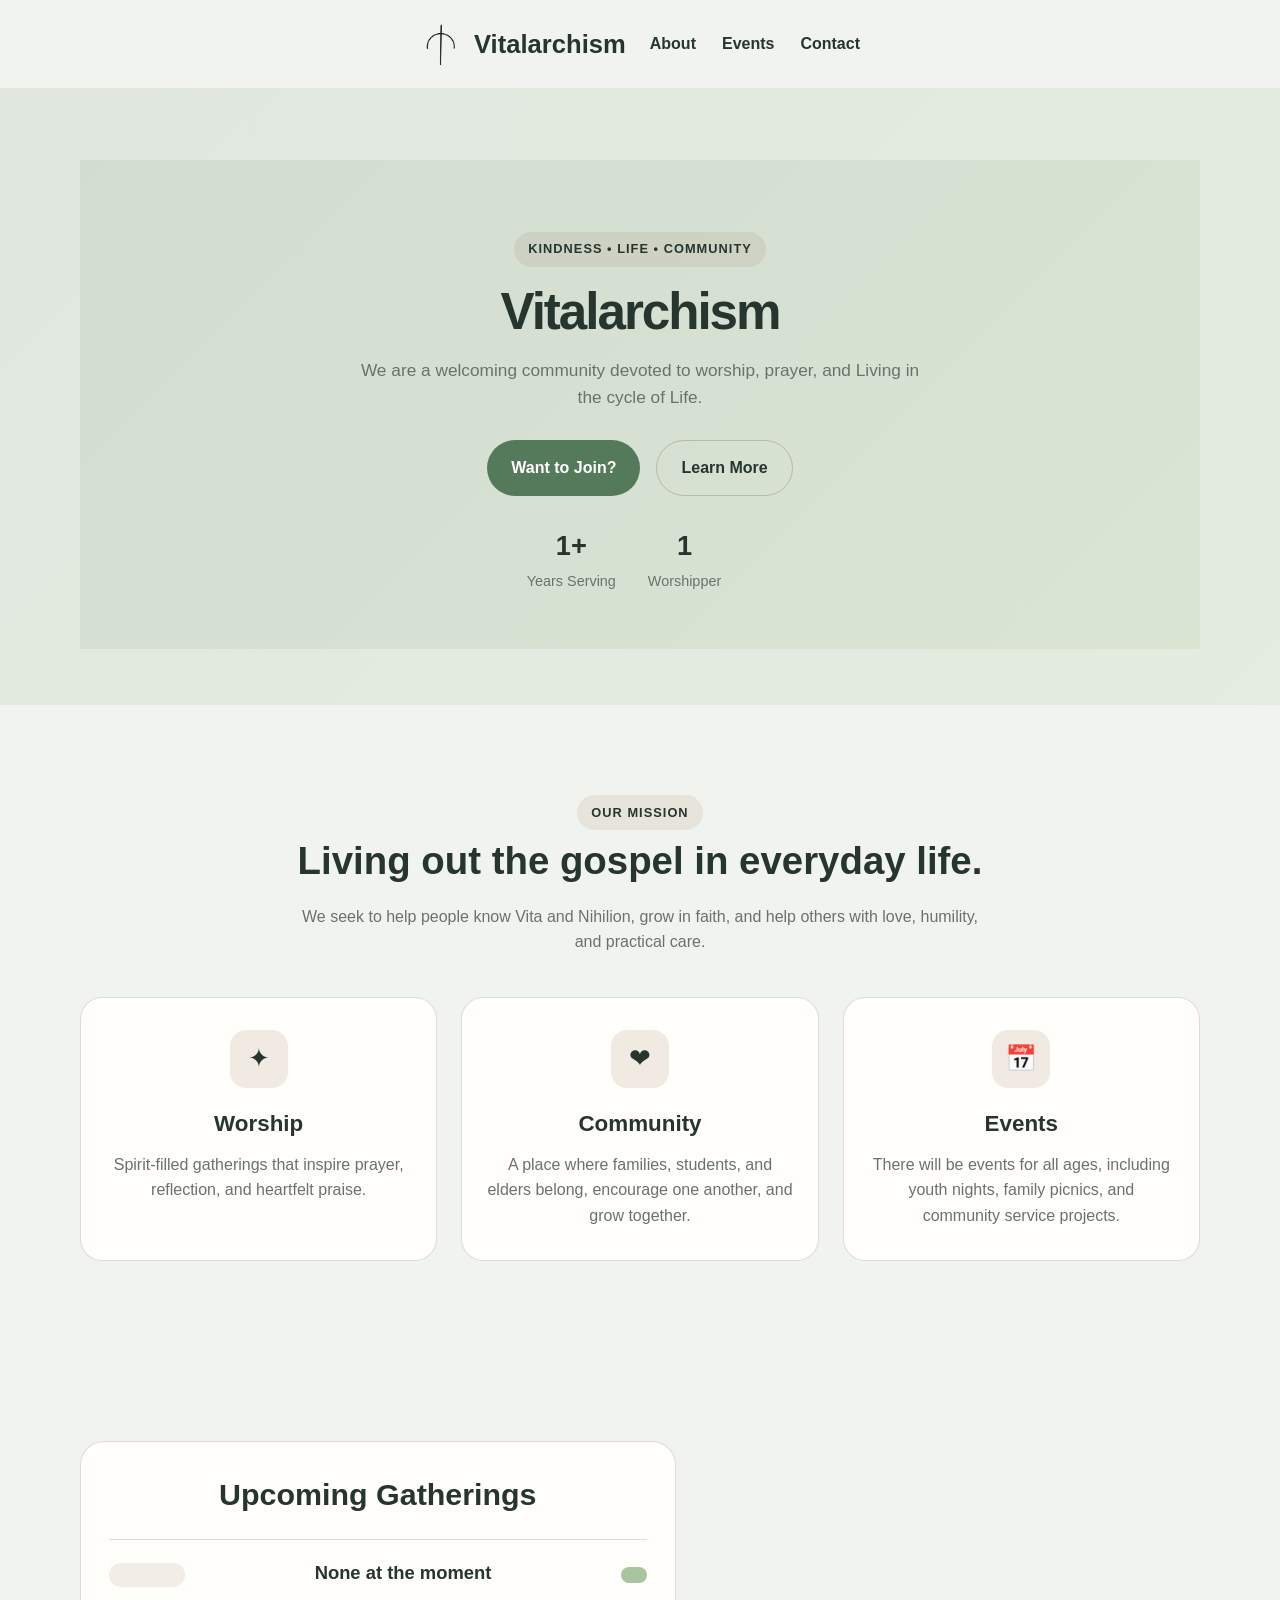
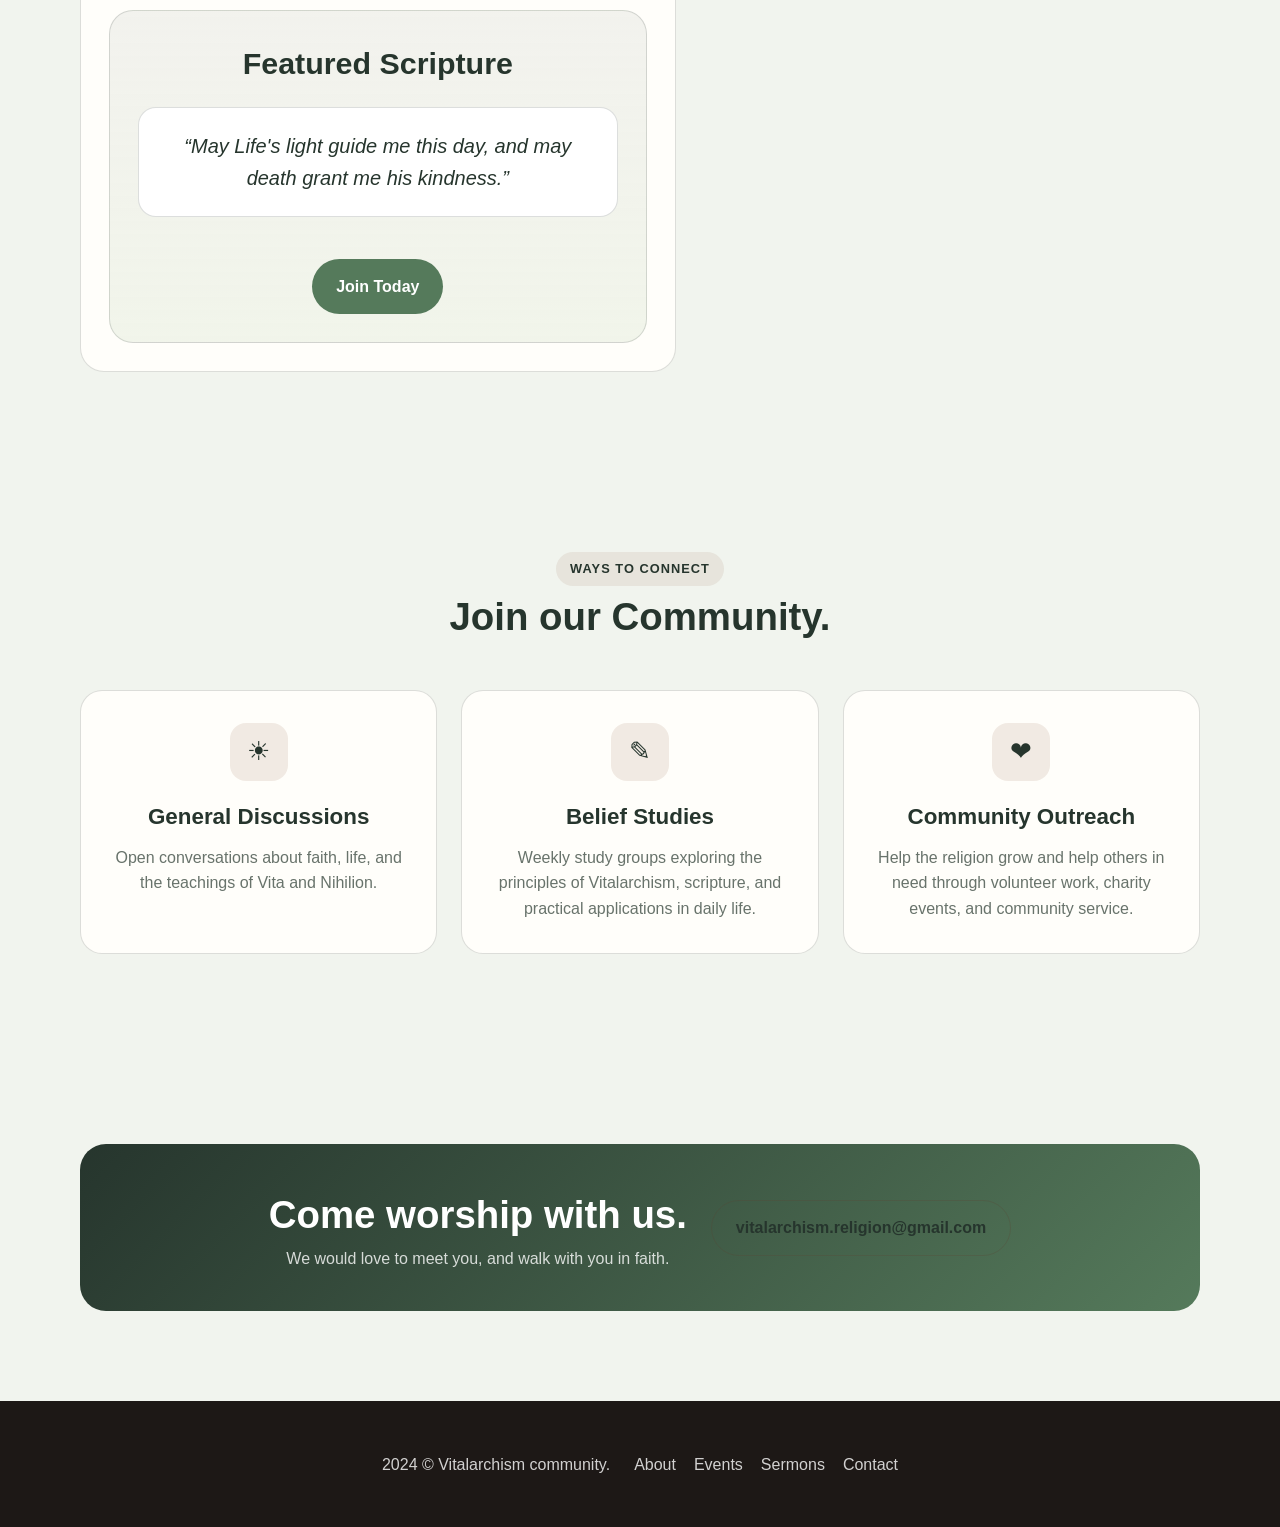
==== commit 90c5bfce: "Fix HTML encoding issues in Index.html" ====
--- a/Index.html
+++ b/Index.html
@@ -161,7 +161,7 @@
             <h3>Come worship with us.</h3>
             <p>We would love to meet you, and walk with you in faith.</p>
           </div>
-          <a class="btn alt" href="mailto:hello@gracehaven.org">hello@gracehaven.org</a>
+          <a class="btn alt" href="mailto:vitalarchism.religion@gmail.com">vitalarchism.religion@gmail.com</a>
         </div>
       </section>
     </main>
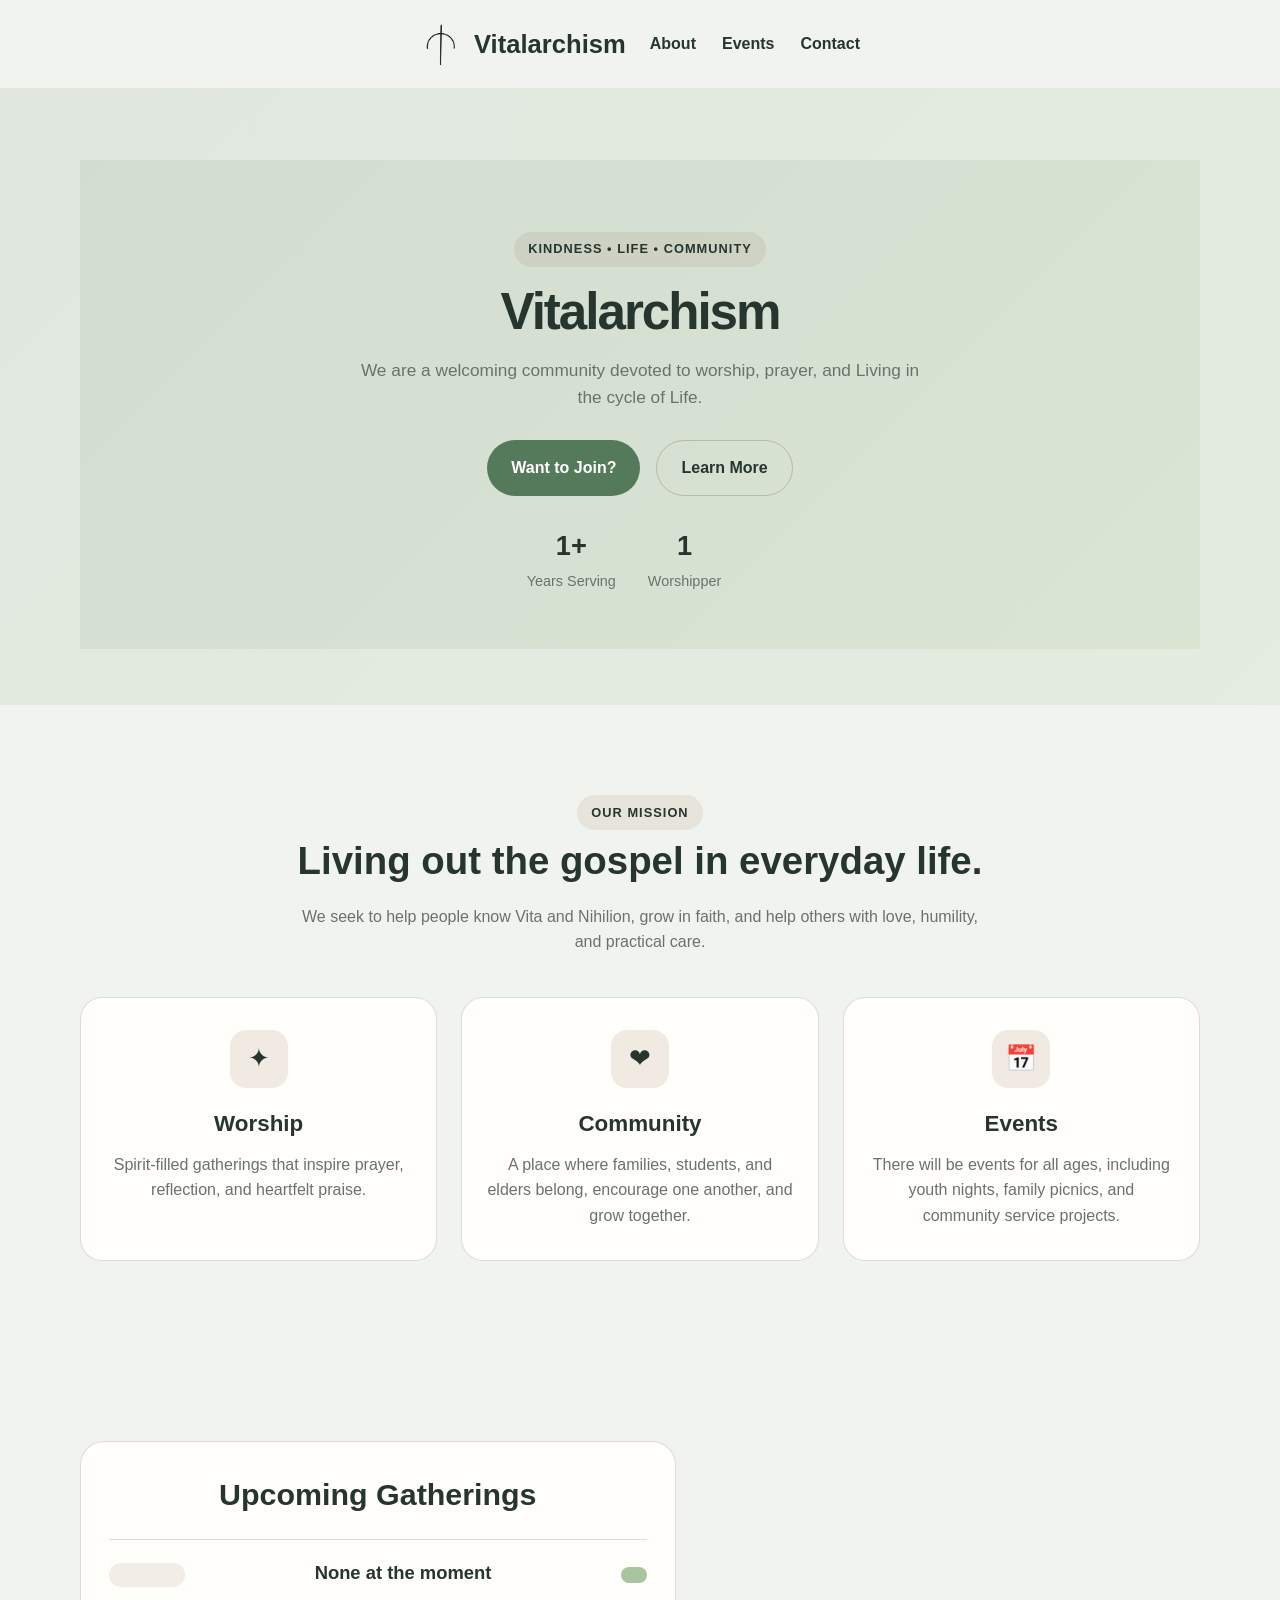
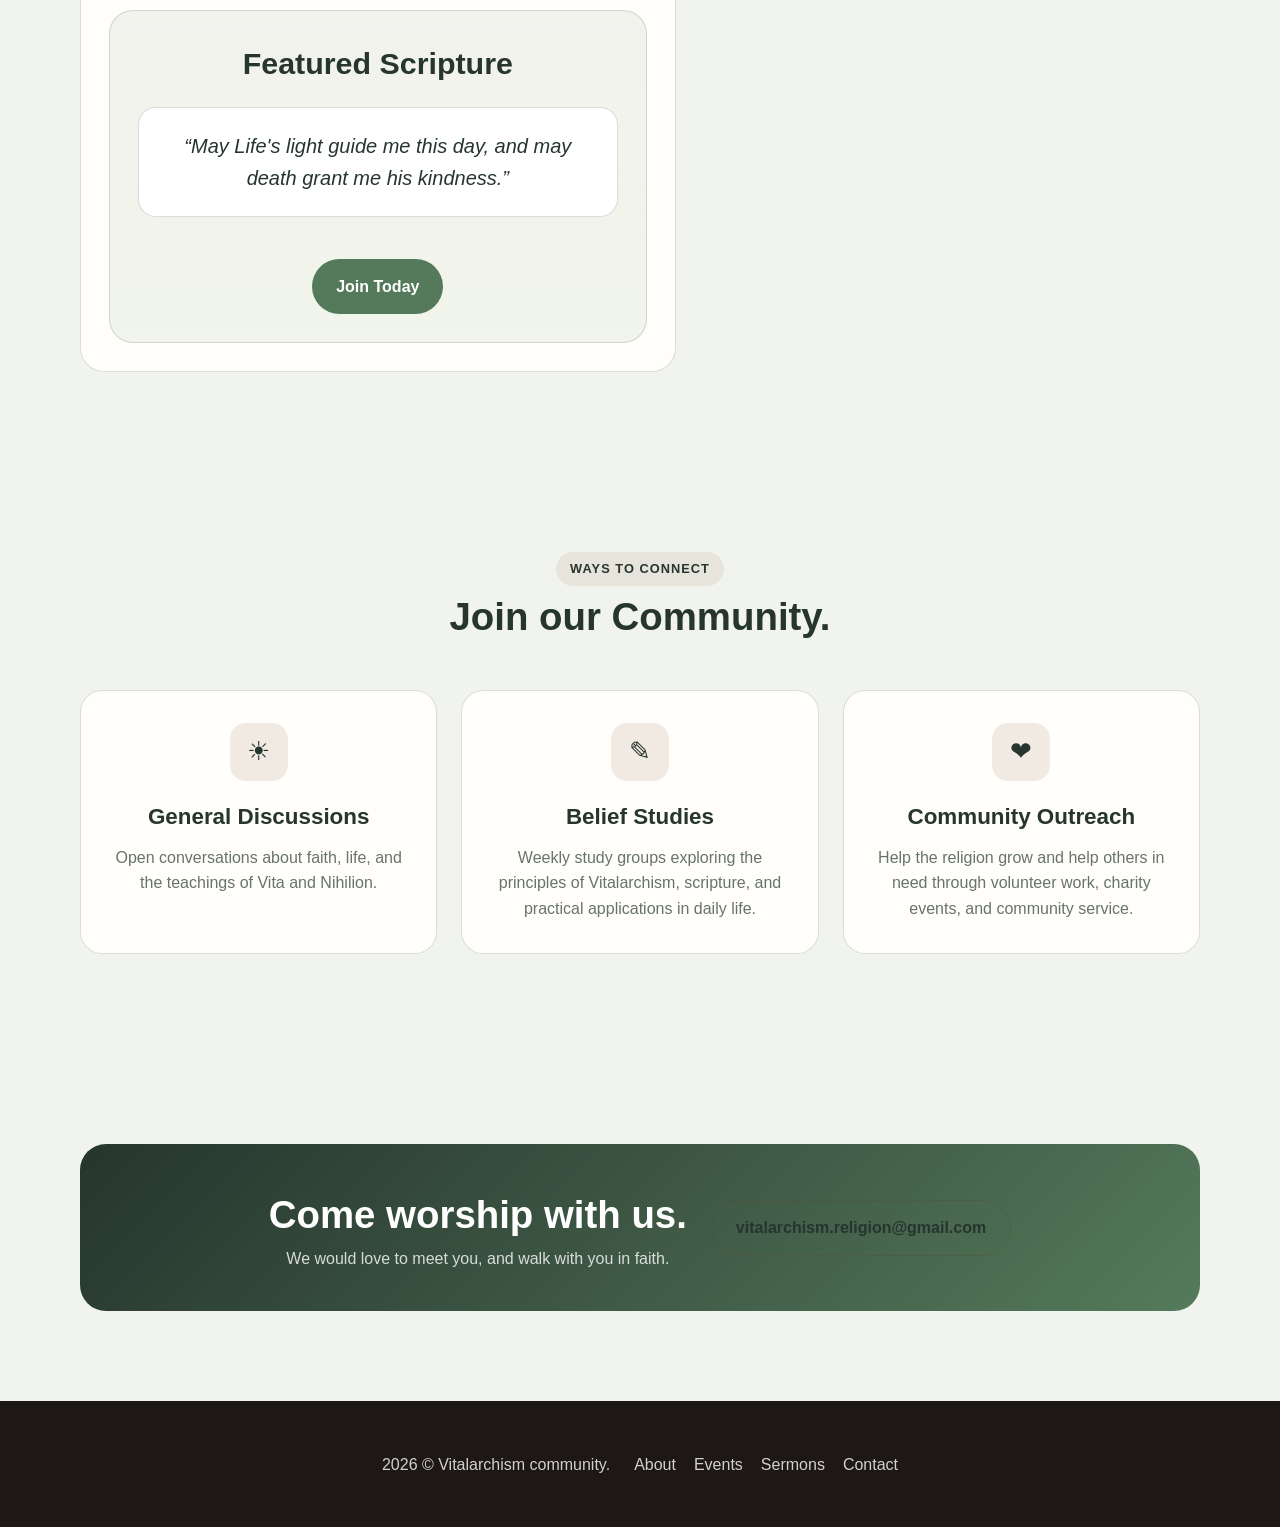
==== commit 2a95b2af: "Update copyright year in footer Updated the copyright year in the footer from 2024 to 2026." ====
--- a/Index.html
+++ b/Index.html
@@ -168,7 +168,7 @@
 
     <footer class="footer">
       <div class="container footer-inner">
-        2024 &copy; Vitalarchism community.
+        2026 &copy; Vitalarchism community.
         <div class="footer-links">
           <a href="#about">About</a>
           <a href="#events">Events</a>
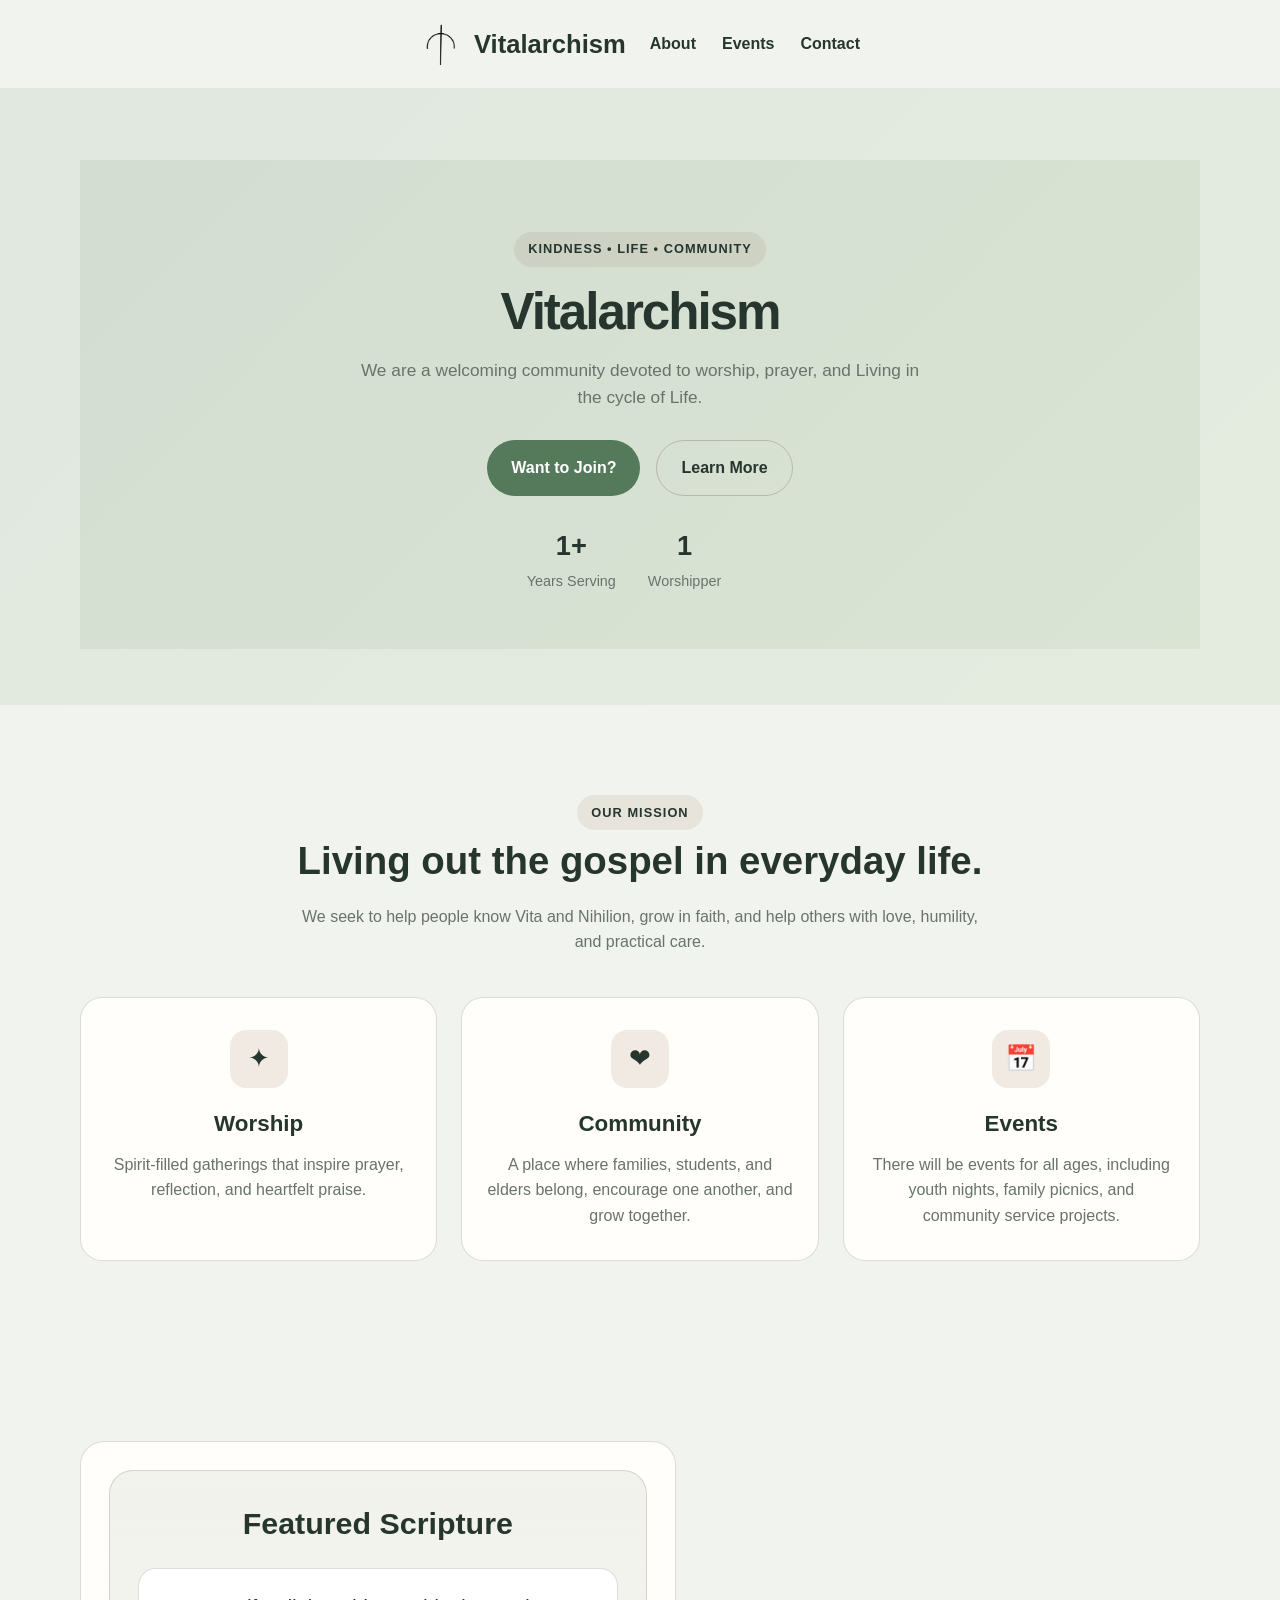
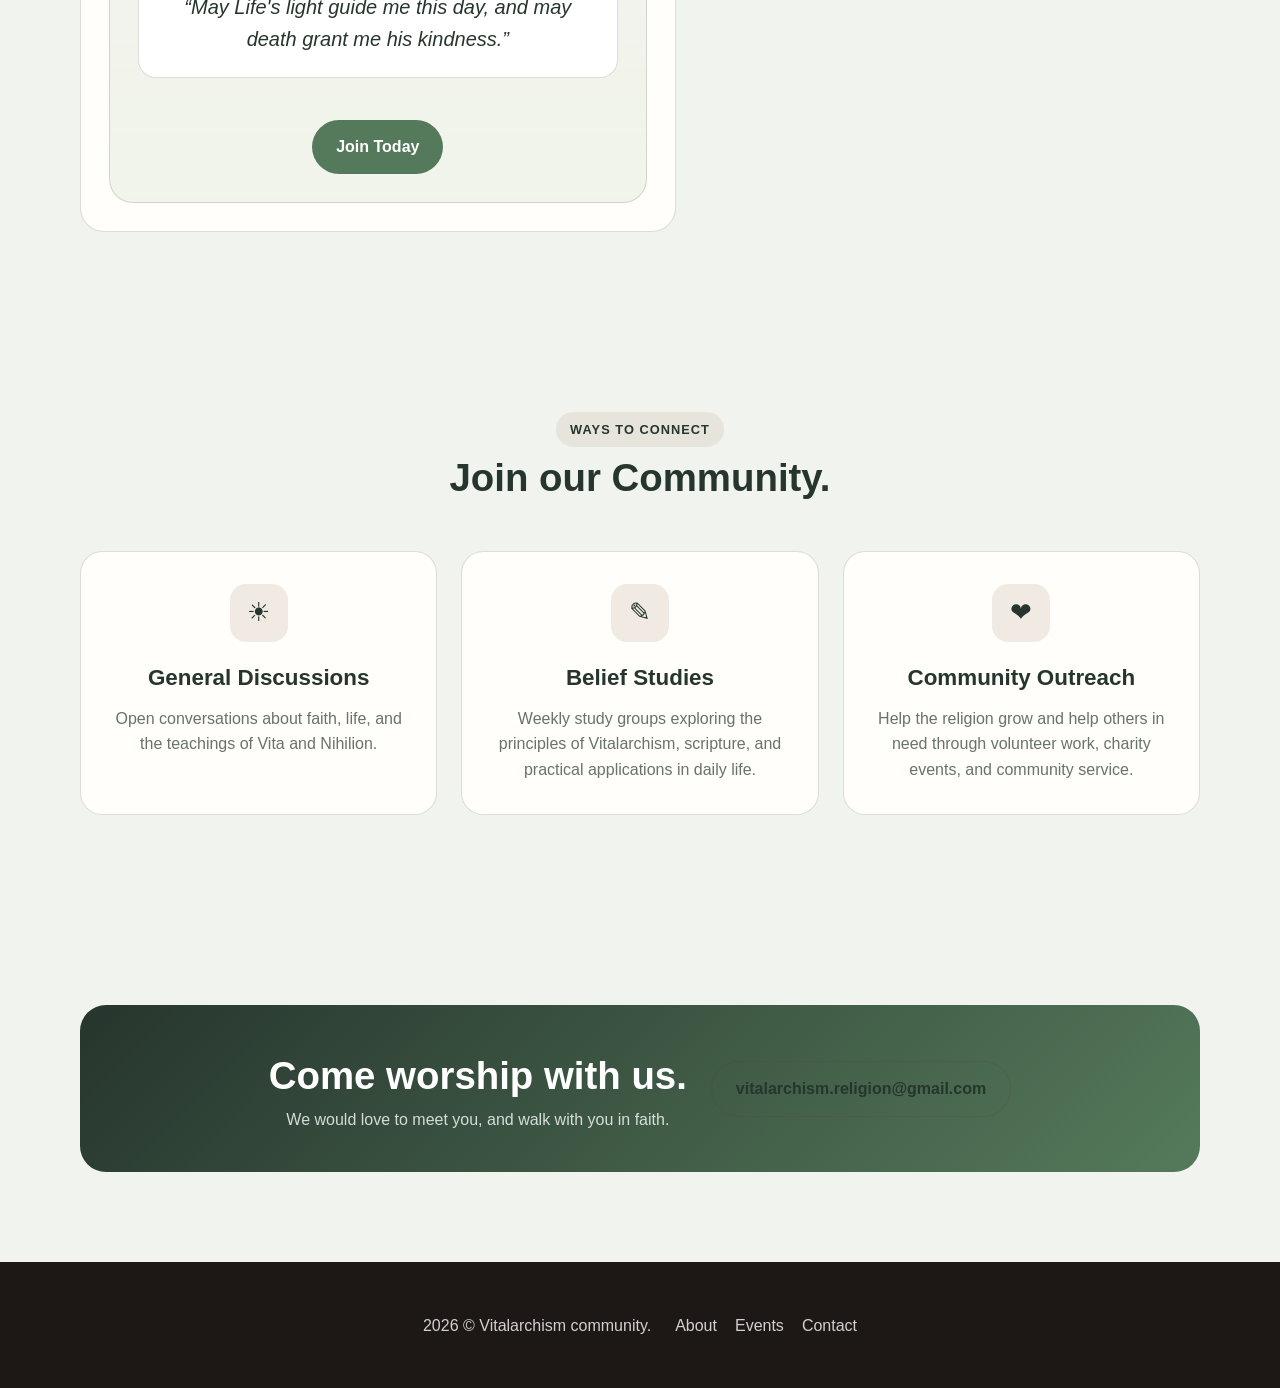
==== commit 591bba9c: "Update Index.html" ====
--- a/Index.html
+++ b/Index.html
@@ -98,16 +98,6 @@
       <section id="events" class="section">
         <div class="container events">
           <div class="program-list">
-            <h3>Upcoming Gatherings</h3>
-
-            <div class="event-item">
-              <div class="event-date"><strong></strong></div>
-              <div>
-                <h4>None at the moment</h4>
-                <p></p>
-              </div>
-              <div class="event-tag"></div>
-            </div>
 
           <aside id="sermons" class="sermon-box">
             <h3>Featured Scripture</h3>
@@ -172,7 +162,6 @@
         <div class="footer-links">
           <a href="#about">About</a>
           <a href="#events">Events</a>
-          <a href="#sermons">Sermons</a>
           <a href="#contact">Contact</a>
         </div>
       </div>
